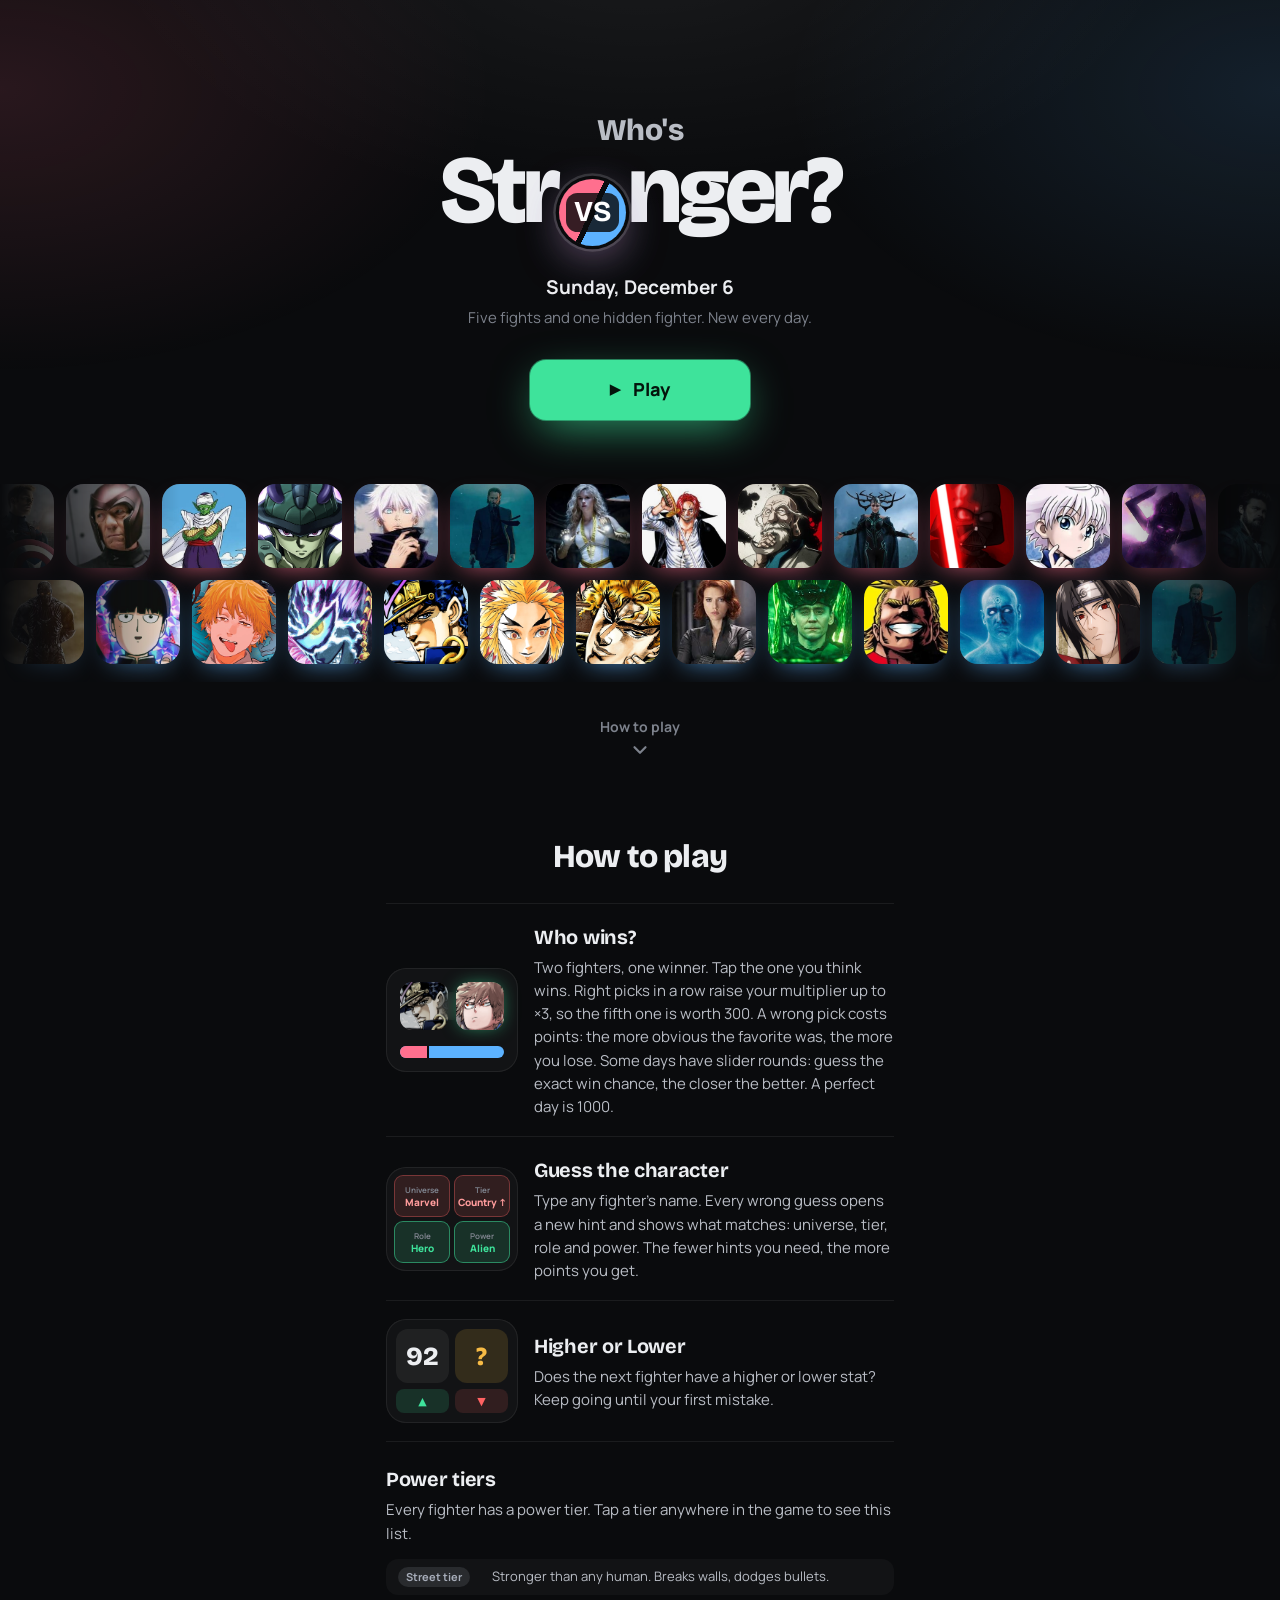
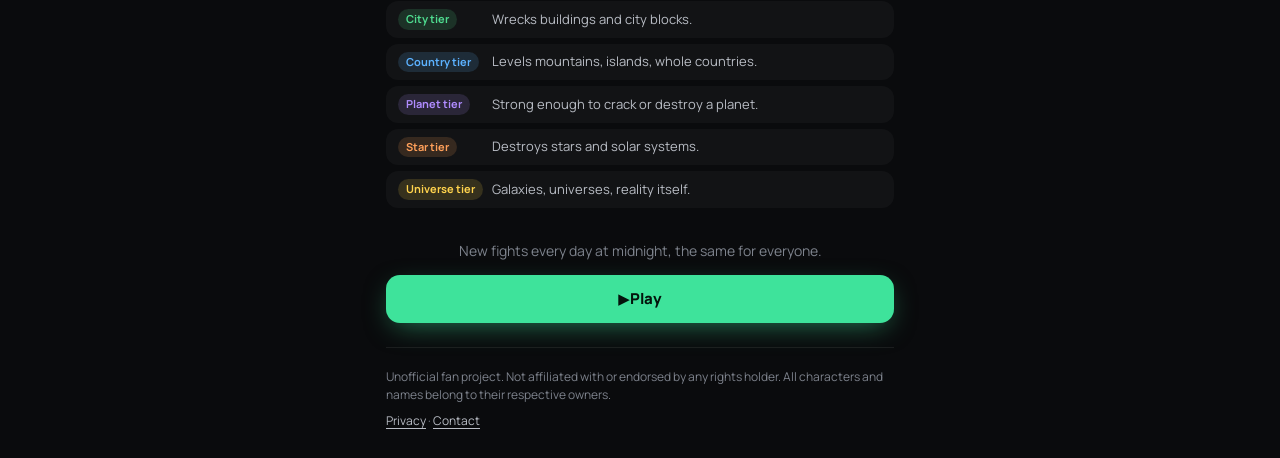
==== index.html @ a21e555b "Who's Stronger? — daily character fights game, ready for launch Static site (no build) for whoisstro" ====
<!doctype html>
<html lang="en">
<head>
  <meta charset="utf-8">
  <meta name="viewport" content="width=device-width, initial-scale=1, viewport-fit=cover">
  <title>Who's Stronger? Daily character fights</title>
  <meta name="description" content="A daily game: five fights between characters from anime, comics and movies. Pick who wins, guess the odds, share your score.">
  <meta name="theme-color" content="#0a0b0d">
  <link rel="canonical" href="https://whoisstrongest.com/">
  <link rel="icon" href="assets/icons/icon.svg" type="image/svg+xml">
  <link rel="icon" href="assets/icons/favicon-32.png" sizes="32x32" type="image/png">
  <link rel="apple-touch-icon" href="assets/icons/apple-touch-icon.png">
  <link rel="manifest" href="site.webmanifest">

  <!-- link preview in chats and social apps -->
  <meta property="og:type" content="website">
  <meta property="og:site_name" content="Who's Stronger?">
  <meta property="og:title" content="Who's Stronger? Daily character fights">
  <meta property="og:description" content="Five fights a day between anime, comic and movie characters. Pick who wins and share your score.">
  <meta property="og:url" content="https://whoisstrongest.com/">
  <meta property="og:image" content="https://whoisstrongest.com/assets/og.jpg">
  <meta property="og:image:width" content="1200">
  <meta property="og:image:height" content="630">
  <meta property="og:image:alt" content="Who's Stronger? Goku vs Superman">
  <meta name="twitter:card" content="summary_large_image">
  <meta name="twitter:title" content="Who's Stronger? Daily character fights">
  <meta name="twitter:description" content="Five fights a day between anime, comic and movie characters. Pick who wins and share your score.">
  <meta name="twitter:image" content="https://whoisstrongest.com/assets/og.jpg">
  <link rel="preconnect" href="https://fonts.googleapis.com">
  <link rel="preconnect" href="https://fonts.gstatic.com" crossorigin>
  <link href="https://fonts.googleapis.com/css2?family=Bricolage+Grotesque:opsz,wght@12..96,600..800&family=Manrope:wght@400;500;600;700;800&display=swap" rel="stylesheet">
  <link rel="stylesheet" href="css/style.css">
  <link rel="stylesheet" href="css/rich.css">
  <link rel="stylesheet" href="css/intro.css">
</head>
<body>
  <div class="stage">
    <aside class="rail" aria-hidden="true"><div class="ad-slot" data-t="ad"></div></aside>


    <div class="column">
      <header class="top">
        <a class="brand" href="#/" aria-label="Home">
          <span class="brand-mark" aria-hidden="true"></span>
          <span class="brand-name" id="brandName"></span>
        </a>
        <div class="top-tools">
          <a class="chip streak" href="#/stats" id="streakChip" aria-label="Streak"><span aria-hidden="true">🔥</span><b id="streakNum">0</b></a>
          <a class="icon-btn" href="#/archive" data-t-label="nav.archive">
            <svg viewBox="0 0 24 24" aria-hidden="true"><rect x="3.5" y="5" width="17" height="15.5" rx="3" fill="none" stroke="currentColor" stroke-width="2"/><path d="M3.5 10h17M8 3v4M16 3v4" stroke="currentColor" stroke-width="2" stroke-linecap="round"/></svg>
          </a>
          <a class="icon-btn" href="#/stats" data-t-label="nav.profile">
            <svg viewBox="0 0 24 24" aria-hidden="true"><circle cx="12" cy="8.5" r="4" fill="none" stroke="currentColor" stroke-width="2"/><path d="M4.5 20.5c1.2-3.8 4.1-5.5 7.5-5.5s6.3 1.7 7.5 5.5" fill="none" stroke="currentColor" stroke-width="2" stroke-linecap="round"/></svg>
          </a>
          <button class="icon-btn" id="soundBtn" type="button"></button>
        </div>
      </header>

      <main id="view"></main>

      <footer class="foot">
        <p data-t="footer"></p>
        <p class="foot-links"><a href="privacy.html">Privacy</a> · <a href="privacy.html#contact">Contact</a></p>
      </footer>
    </div>


    <aside class="rail" aria-hidden="true"><div class="ad-slot" data-t="ad"></div></aside>
  </div>

  <div class="toast" id="toast" role="status" aria-live="polite"></div>

  <script src="js/config.js"></script>
  <script src="js/data/characters.js"></script>
  <script src="js/data/schedule.js"></script>
  <script src="js/locales/en.js"></script>
  <script src="js/locales/en.characters.js"></script>
  <script src="js/locales/en.schedule.js"></script>
  <script src="js/engine.js"></script>
  <script src="js/store.js"></script>
  <script src="js/sound.js"></script>
  <script src="js/portraits.js"></script>
  <script src="js/api.js"></script>
  <script src="js/app.js"></script>
  <script src="js/celebrate.js"></script>
  <script src="js/battle.js"></script>
  <script src="js/history.js"></script>
  <script src="js/guess.js"></script>
  <script src="js/free.js"></script>
  <script src="js/hol.js"></script>
  <script src="js/intro.js"></script>
  <script>WIS.start();</script>
</body>
</html>
---- css/style.css ----
/* Who's Stronger? - styles
   Minimal dark tonal UI: deep black background, quiet translucent fills for
   inactive things, bright accent labels, a soft glow only on what is active.
   Rose = left fighter, sky = right fighter, mint = the action / correct. */

:root {
  --bg: #0a0b0d;
  --fill: rgba(255, 255, 255, 0.035);
  --fill-2: rgba(255, 255, 255, 0.06);
  --fill-3: rgba(255, 255, 255, 0.1);
  --line: rgba(255, 255, 255, 0.07);
  --line-2: rgba(255, 255, 255, 0.13);
  --ink: #eceef1;
  --ink-2: #b9bdc5;
  --mute: #7d828c;

  --accent: #3ee39b;
  --accent-ink: #04140c;
  --p1: #ff6f8e;
  --p2: #5cb2ff;
  --good: #3ee39b;
  --mid: #f7bb45;
  --bad: #ff6262;

  --r-lg: 20px;
  --r-md: 14px;
  --r-sm: 10px;

  --display: "Bricolage Grotesque", "Segoe UI", system-ui, sans-serif;
  --body: "Manrope", system-ui, -apple-system, "Segoe UI", Roboto, sans-serif;
}

* { box-sizing: border-box; }
html { -webkit-text-size-adjust: 100%; }
body {
  margin: 0;
  min-height: 100dvh;
  font-family: var(--body);
  font-size: 16px;
  line-height: 1.5;
  color: var(--ink);
  background: var(--bg);
  -webkit-tap-highlight-color: transparent;
  -webkit-font-smoothing: antialiased;
}
/* one soft light from above, like a spotlight on the ring */
body::before {
  content: "";
  position: fixed;
  inset: 0;
  pointer-events: none;
  background:
    radial-gradient(60% 45% at 50% -8%, rgba(255, 255, 255, 0.06), transparent 70%),
    radial-gradient(40% 35% at 20% 0%, rgba(255, 111, 142, 0.05), transparent 70%),
    radial-gradient(40% 35% at 80% 0%, rgba(92, 178, 255, 0.05), transparent 70%);
}
h1, h2, h3, p, ul, ol { margin: 0; padding: 0; }
ul, ol { list-style: none; }
a { color: inherit; text-decoration: none; }
button, input { font: inherit; color: inherit; }
button { cursor: pointer; }
:focus-visible { outline: 2px solid var(--accent); outline-offset: 3px; border-radius: 8px; }
[hidden] { display: none !important; }

/* ---------- layout ---------- */
.stage { position: relative; display: flex; justify-content: center; gap: 40px; min-height: 100dvh; }
.column { width: 100%; max-width: 480px; padding: 0 16px; display: flex; flex-direction: column; }
main { flex: 1; padding-bottom: 32px; }
.rail { display: none; }
@media (min-width: 1040px) {
  .rail { display: block; flex: none; width: 160px; padding-top: 88px; }
  .ad-slot {
    position: sticky; top: 88px; height: 600px;
    display: grid; place-items: center;
    border: 1px dashed var(--line-2); border-radius: var(--r-md);
    color: var(--mute); font-size: 12px;
  }
  .no-ads .rail { visibility: hidden; }
}

/* ---------- header / footer ---------- */
.top { display: flex; align-items: center; justify-content: space-between; height: 64px; }
.brand { display: flex; align-items: center; gap: 10px; font-family: var(--display); font-weight: 700; font-size: 16px; letter-spacing: -0.01em; transition: opacity 0.2s; }
.brand-mark {
  position: relative; width: 22px; height: 22px; flex: none;
  border-radius: 7px; overflow: hidden;
  background: linear-gradient(105deg, var(--p1) 0 47%, transparent 47% 53%, var(--p2) 53%);
}
body:has(.view-home) .brand-name { opacity: 0; }
.top-tools { display: flex; align-items: center; gap: 8px; }
.chip {
  display: inline-flex; align-items: center; gap: 6px;
  height: 38px; padding: 0 14px;
  background: var(--fill-2); border-radius: 99px;
  font-weight: 700; font-size: 14px;
}
.icon-btn {
  width: 38px; height: 38px; padding: 0;
  display: grid; place-items: center;
  background: var(--fill-2); border: 0; border-radius: 50%;
  color: var(--ink-2);
}
.icon-btn:hover { background: var(--fill-3); color: var(--ink); }
.icon-btn svg { width: 19px; height: 19px; }
.icon-btn.off { color: var(--mute); }

.foot { padding: 20px 0 28px; border-top: 1px solid var(--line); color: var(--mute); font-size: 12px; }
.foot-nav { display: flex; gap: 22px; margin-bottom: 10px; font-size: 14px; font-weight: 600; color: var(--ink-2); }
.foot-nav a { padding: 6px 0; }
.foot-nav a:hover { color: var(--ink); }

/* ---------- shared pieces ---------- */
.btn {
  display: inline-flex; align-items: center; justify-content: center;
  min-height: 48px; padding: 10px 24px;
  font-family: var(--body); font-weight: 800; font-size: 15px; line-height: 1.1;
  color: var(--accent-ink); background: var(--accent);
  border: 0; border-radius: var(--r-md);
  box-shadow: 0 8px 28px -8px rgba(62, 227, 155, 0.55);
  transition: transform 0.12s, box-shadow 0.2s, filter 0.2s;
}
.btn:hover, a:hover > .btn, a:hover .mode-body .btn { filter: brightness(1.08); box-shadow: 0 10px 34px -6px rgba(62, 227, 155, 0.65); }
.btn:active, a:active > .btn, a:active .mode-body .btn { transform: scale(0.97); }
.btn.alt {
  color: var(--accent); background: rgba(62, 227, 155, 0.12);
  box-shadow: none;
}
.btn.small { min-height: 38px; padding: 6px 16px; font-size: 13px; border-radius: var(--r-sm); }
.btn.wide { width: 100%; }

.page-title, .question { font-family: var(--display); font-weight: 700; line-height: 1.1; letter-spacing: -0.02em; }
.page-title { font-size: 32px; margin: 4px 0 6px; }
.question { font-size: 24px; text-align: center; margin: 4px 0 16px; }
.page-sub { color: var(--mute); margin-bottom: 18px; }
.crumb { color: var(--mute); font-weight: 600; font-size: 14px; margin-top: 6px; }
.sec-title { font-family: var(--display); font-weight: 700; font-size: 17px; margin: 28px 0 10px; letter-spacing: -0.01em; }
.text-link { display: inline-block; margin-top: 24px; font-weight: 700; color: var(--ink-2); text-decoration: underline; text-decoration-color: var(--line-2); text-underline-offset: 5px; }
.text-link:hover { color: var(--ink); }
.squares { letter-spacing: 1px; font-size: 13px; white-space: nowrap; }
.demo-tag {
  display: inline-block; padding: 1px 7px; border-radius: 99px;
  background: var(--fill-2); color: var(--mute);
  font-size: 10px; font-weight: 700; vertical-align: middle;
}

/* tonal tier chips: tinted fill, bright text */
.tier {
  --tc: #a7adb9;
  display: inline-block; padding: 2px 8px; border-radius: 99px;
  font-size: 11px; font-weight: 700; line-height: 1.5; white-space: nowrap;
  color: var(--tc); background: color-mix(in srgb, var(--tc) 15%, transparent);
}
.tier.t1 { --tc: #a7adb9; }
.tier.t2 { --tc: #4fdc8f; }
.tier.t3 { --tc: #5cb2ff; }
.tier.t4 { --tc: #b08cff; }
.tier.t5 { --tc: #ffa05a; }
.tier.t6 { --tc: #ffd34d; }

/* square portrait: the picture if the file exists, a drawn emblem otherwise */
.portrait {
  position: relative; display: block; width: 100%; aspect-ratio: 1;
  overflow: hidden; border-radius: var(--r-md);
  background:
    radial-gradient(circle at 50% 40%, color-mix(in srgb, var(--c1) 34%, transparent), transparent 75%),
    color-mix(in srgb, var(--c2) 14%, #121418);
  box-shadow: inset 0 0 0 1px var(--line);
}
.portrait svg {
  position: absolute; inset: 20%; z-index: 1; width: 60%; height: 60%;
  opacity: 0.88;
}
.portrait img {
  position: absolute; inset: 0; z-index: 2;
  width: 100%; height: 100%; object-fit: cover; opacity: 0;
}
.portrait img.ok { opacity: 1; }
.portrait:has(img.ok) svg { display: none; }

.vs {
  display: grid; place-items: center;
  width: 40px; height: 40px; border-radius: 50%;
  font-family: var(--display); font-weight: 800; font-size: 13px; letter-spacing: 0.02em;
  color: var(--ink);
  background: rgba(10, 11, 13, 0.72);
  -webkit-backdrop-filter: blur(8px); backdrop-filter: blur(8px);
  box-shadow: 0 0 0 1px var(--line-2), 0 6px 24px rgba(0, 0, 0, 0.5);
}

.toast {
  position: fixed; left: 50%; bottom: 28px; z-index: 50;
  transform: translate(-50%, 16px); opacity: 0; pointer-events: none;
  padding: 10px 18px; border-radius: 99px;
  background: #1b1d22; color: var(--ink); font-weight: 700; font-size: 14px;
  box-shadow: 0 0 0 1px var(--line-2), 0 12px 32px rgba(0, 0, 0, 0.5);
  transition: transform 0.2s, opacity 0.2s;
}
.toast.show { transform: translate(-50%, 0); opacity: 1; }

/* ---------- home ---------- */
.hero { padding: 8px 0 22px; }
.hero-title {
  font-family: var(--display); font-weight: 800;
  font-size: clamp(38px, 12vw, 52px); line-height: 0.98; letter-spacing: -0.035em;
  margin-bottom: 12px;
}
.hero-sub { color: var(--ink-2); font-size: 16px; }
.hero-meta {
  display: flex; justify-content: space-between; align-items: center;
  margin-top: 18px; padding: 10px 14px;
  border-radius: var(--r-md); background: var(--fill);
  font-size: 14px;
}
.hero-meta b { font-weight: 800; color: var(--accent); }
.hero-meta span { color: var(--mute); }
.hero-meta time, .next-day time { color: var(--ink); font-weight: 700; font-variant-numeric: tabular-nums; }

.mode {
  display: block; overflow: hidden;
  background: var(--fill); border-radius: var(--r-lg);
  box-shadow: inset 0 0 0 1px var(--line);
  margin-bottom: 14px;
  transition: background 0.2s, box-shadow 0.2s;
}
.mode:hover { background: var(--fill-2); box-shadow: inset 0 0 0 1px var(--line-2); }
.mode-art { position: relative; display: flex; height: 170px; background: #000; }
.mode-art .portrait { width: 56%; height: 100%; aspect-ratio: auto; border-radius: 0; box-shadow: none; flex: none; }
.mode-art .portrait svg { inset: auto; left: 50%; top: 50%; width: 84px; height: 84px; margin: -42px 0 0 -42px; }
.mode-art .p1 { clip-path: polygon(0 0, 100% 0, 82% 100%, 0 100%); }
.mode-art .p2 { clip-path: polygon(18% 0, 100% 0, 100% 100%, 0 100%); margin-left: -12%; }
.mode-art::after {
  content: ""; position: absolute; inset: 0; pointer-events: none;
  background: linear-gradient(180deg, transparent 55%, rgba(10, 11, 13, 0.55));
}
.mode-art .vs { position: absolute; left: 50%; top: 50%; z-index: 2; width: 46px; height: 46px; font-size: 15px; transform: translate(-50%, -50%); }
.mode-body { display: flex; align-items: center; justify-content: space-between; gap: 12px; padding: 16px 18px 18px; }
.mode-body h2 { font-family: var(--display); font-weight: 700; font-size: 21px; line-height: 1.15; letter-spacing: -0.015em; }
.mode-body p { color: var(--mute); font-size: 14px; margin-top: 3px; }
.mode-score { text-align: right; font-size: 14px; color: var(--mute); white-space: nowrap; }
.mode-score b { font-family: var(--display); font-weight: 800; font-size: 24px; color: var(--ink); margin-right: 1px; }
.mode-score .squares { display: block; }

.mode-guess { display: flex; align-items: stretch; }
.mode-guess .mode-art.small { width: 104px; height: auto; flex: none; }
.mode-guess .mode-art.small::after { display: none; }
.mode-guess .mode-art.small .portrait { width: 100%; }
.mode-guess .mode-art.small .portrait svg { width: 52px; height: 52px; margin: -26px 0 0 -26px; }
.mode-guess .mode-body { flex: 1; flex-wrap: wrap; padding: 16px; min-width: 0; }
.mode-guess .mode-body > div { flex: 1 1 100px; min-width: 0; }
.mode-guess .mode-score { display: flex; align-items: baseline; gap: 8px; }
.mode-guess .mode-score .squares { display: inline; }

.total-banner {
  display: grid; grid-template-columns: 1fr auto; align-items: center; gap: 2px 12px;
  padding: 16px 18px; border-radius: var(--r-lg);
  background: rgba(62, 227, 155, 0.08);
  box-shadow: inset 0 0 0 1px rgba(62, 227, 155, 0.22), 0 10px 40px -16px rgba(62, 227, 155, 0.35);
}
.total-banner > span:first-child { font-weight: 700; }
.total-banner b { grid-row: span 2; font-family: var(--display); font-weight: 800; font-size: 32px; color: var(--accent); }
.total-banner small { font-size: 14px; color: var(--mute); font-family: var(--body); font-weight: 600; }
.total-banner .link { font-size: 13px; color: var(--mute); }

/* ---------- battle ---------- */
.hud { display: flex; align-items: center; justify-content: space-between; margin: 6px 0 16px; }
.pips { display: flex; gap: 5px; }
.pip { width: 30px; height: 5px; border-radius: 99px; background: var(--fill-3); transition: background 0.3s, box-shadow 0.3s; }
.pip.now { background: var(--ink); box-shadow: 0 0 12px rgba(255, 255, 255, 0.45); }
.pip.good { background: var(--good); }
.pip.mid { background: var(--mid); }
.pip.bad { background: var(--bad); }
.pip.boss:not(.good):not(.mid):not(.bad):not(.now) { background: rgba(247, 187, 69, 0.35); }
.pip.boss.now { background: var(--mid); box-shadow: 0 0 14px rgba(247, 187, 69, 0.7); }
.hud-score { color: var(--mute); font-size: 14px; font-weight: 600; }
.hud-score b { font-family: var(--display); font-weight: 800; font-size: 20px; color: var(--ink); font-variant-numeric: tabular-nums; }
.is-boss .question { color: var(--mid); }

.arena { position: relative; display: grid; grid-template-columns: 1fr 1fr; gap: 10px; align-items: start; scroll-margin-top: 18px; }
.arena > .vs { position: absolute; left: 50%; top: 0; z-index: 3; margin-top: calc(25% - 2px); transform: translate(-50%, -50%); pointer-events: none; }
.fighter {
  position: relative; display: flex; flex-direction: column; gap: 6px;
  width: 100%; padding: 8px 8px 14px; text-align: left;
  background: var(--fill); border: 0; border-radius: var(--r-lg);
  box-shadow: inset 0 0 0 1px var(--line);
  transition: transform 0.15s, box-shadow 0.25s, background 0.25s, opacity 0.3s, filter 0.3s;
}
.fighter.left { --side: var(--p1); }
.fighter.right { --side: var(--p2); }
.fighter:not(:disabled):hover { background: var(--fill-2); box-shadow: inset 0 0 0 1px color-mix(in srgb, var(--side) 45%, transparent); }
.fighter:not(:disabled):active { transform: scale(0.97); }
.f-name { font-family: var(--display); font-weight: 700; font-size: 18px; line-height: 1.15; letter-spacing: -0.015em; margin: 6px 4px 0; overflow-wrap: anywhere; }
.f-meta { display: flex; flex-wrap: wrap; align-items: center; gap: 4px 6px; margin: 0 4px; font-size: 12px; font-weight: 600; color: var(--mute); }
.f-desc { margin: 2px 4px 0; font-size: 13px; line-height: 1.4; color: var(--ink-2); }
.f-flag {
  position: absolute; top: 0; left: 50%; z-index: 3;
  padding: 3px 11px; border-radius: 99px;
  background: #121418; color: var(--side);
  box-shadow: inset 0 0 0 1px color-mix(in srgb, var(--side) 55%, transparent);
  font-size: 11px; font-weight: 800; white-space: nowrap;
  opacity: 0; transform: translate(-50%, -30%);
  transition: opacity 0.25s, transform 0.25s;
}
.fighter:disabled { cursor: default; color: inherit; }
.fighter.picked {
  background: color-mix(in srgb, var(--side) 9%, transparent);
  box-shadow: inset 0 0 0 1px color-mix(in srgb, var(--side) 55%, transparent), 0 0 44px -10px color-mix(in srgb, var(--side) 70%, transparent);
}
.fighter.picked .f-flag { opacity: 1; transform: translate(-50%, -50%); }
.fighter.passed { opacity: 0.5; filter: saturate(0.4); }
.arena.revealed .f-desc { display: none; }

.battle.impact .arena { animation: shake 0.28s; }

.boss-banner {
  position: absolute; left: 50%; top: 25%; z-index: 5;
  padding: 10px 22px; border-radius: 99px;
  font-family: var(--display); font-weight: 800; font-size: 20px; white-space: nowrap;
  color: var(--mid); background: rgba(20, 16, 6, 0.85);
  -webkit-backdrop-filter: blur(10px); backdrop-filter: blur(10px);
  box-shadow: inset 0 0 0 1px rgba(247, 187, 69, 0.45), 0 0 60px -6px rgba(247, 187, 69, 0.55);
  transform: translate(-50%, -50%) scale(0.6); opacity: 0; pointer-events: none;
  animation: bossIn 1.6s cubic-bezier(0.2, 1, 0.3, 1) forwards;
}

/* reveal */
.reveal { margin-top: 18px; }
.reveal:empty { display: none; }
.reveal > * { animation: rise 0.4s both; }
.verdict { display: flex; align-items: baseline; justify-content: center; gap: 10px; margin-bottom: 14px; font-weight: 700; color: var(--ink-2); }
.verdict b { font-family: var(--display); font-weight: 800; font-size: 36px; line-height: 1; font-variant-numeric: tabular-nums; }
.verdict.good b { color: var(--good); text-shadow: 0 0 28px rgba(62, 227, 155, 0.45); }
.verdict.mid b { color: var(--mid); text-shadow: 0 0 28px rgba(247, 187, 69, 0.4); }
.verdict.bad b { color: var(--bad); text-shadow: 0 0 28px rgba(255, 98, 98, 0.4); }

.block { padding: 16px; margin-bottom: 12px; background: var(--fill); border-radius: var(--r-lg); box-shadow: inset 0 0 0 1px var(--line); }
.block-head { display: flex; flex-wrap: wrap; align-items: baseline; justify-content: space-between; gap: 2px 10px; margin-bottom: 12px; }
.block-head h2 { font-size: 13px; font-weight: 700; color: var(--mute); }
.block-head p { font-size: 14px; font-weight: 700; }
.block-head small { color: var(--mute); font-weight: 500; }

.clash { position: relative; height: 48px; overflow: hidden; border-radius: var(--r-md); background: var(--p2); }
.clash-l {
  position: absolute; inset: 0 auto 0 0; width: 50%;
  background: var(--p1); border-right: 3px solid var(--bg);
  transition: width 0.8s cubic-bezier(0.2, 1.4, 0.4, 1);
}
.clash-l i { display: none; }
.reveal.on .clash-l { width: clamp(20%, var(--p), 80%); }
.clash-num { position: absolute; top: 50%; transform: translateY(-50%); color: #0a0b0d; font-weight: 800; font-size: 14px; }
.clash-num b { font-family: var(--display); font-weight: 800; font-size: 22px; font-variant-numeric: tabular-nums; }
.clash-num.l { left: 14px; }
.clash-num.r { right: 14px; }

.stat-rows { margin-top: 16px; }
.stat-names { display: flex; justify-content: space-between; margin-bottom: 6px; font-size: 12px; font-weight: 800; }
.stat-names span:first-child { color: var(--p1); }
.stat-names span:last-child { color: var(--p2); }
.stat-row { display: grid; grid-template-columns: 28px 1fr 78px 1fr 28px; align-items: center; gap: 8px; padding: 5px 0; }
.sname { text-align: center; font-size: 12px; font-weight: 600; color: var(--mute); }
.sv { font-size: 13px; font-weight: 700; color: var(--mute); font-variant-numeric: tabular-nums; }
.sv:first-child { text-align: right; }
.sv.lead { color: var(--ink); }
.sbar { display: flex; height: 6px; border-radius: 99px; background: var(--fill-2); overflow: hidden; }
.sbar.l { justify-content: flex-end; }
.sbar i {
  width: 0; height: 100%; border-radius: 99px; opacity: 0.35;
  transition: width 0.6s cubic-bezier(0.2, 0.9, 0.3, 1);
  transition-delay: calc(var(--i) * 90ms + 450ms);
}
.sbar.l i { background: var(--p1); }
.sbar.r i { background: var(--p2); }
.sbar.lead i { opacity: 1; }
.reveal.on .sbar.lead.l i { box-shadow: 0 0 10px color-mix(in srgb, var(--p1) 60%, transparent); }
.reveal.on .sbar.lead.r i { box-shadow: 0 0 10px color-mix(in srgb, var(--p2) 60%, transparent); }
.reveal.on .sbar i { width: var(--w); }

.why { margin-top: 16px; padding: 12px 14px; border-radius: var(--r-md); background: var(--fill); font-size: 15px; color: var(--ink-2); }

.crowd-bar { position: relative; height: 30px; border-radius: var(--r-sm); overflow: hidden; background: color-mix(in srgb, var(--p2) 22%, transparent); }
.crowd-bar i { position: absolute; inset: 0 auto 0 0; width: var(--p); background: color-mix(in srgb, var(--p1) 26%, transparent); border-right: 2px solid var(--bg); transition: width 0.6s; }
.crowd-bar span { position: absolute; top: 50%; transform: translateY(-50%); font-size: 13px; font-weight: 800; }
.crowd-bar .l { left: 12px; color: var(--p1); }
.crowd-bar .r { right: 12px; color: var(--p2); }
.crowd .block-head { margin-bottom: 10px; }
.crowd .block-head:only-child, .crowd .block-head:has(+ [hidden]) { margin-bottom: 0; }

.receipts { margin-bottom: 12px; border-radius: var(--r-lg); background: var(--fill); box-shadow: inset 0 0 0 1px var(--line); }
.receipts summary { padding: 14px 16px; font-weight: 700; font-size: 14px; color: var(--ink-2); cursor: pointer; }
.receipts summary:hover { color: var(--ink); }
.feat-cols { display: grid; gap: 16px; padding: 0 16px 16px; }
.feat-col h3 { font-size: 14px; font-weight: 800; }
.feat-col.l h3 { color: var(--p1); }
.feat-col.r h3 { color: var(--p2); }
.feat-abilities { font-size: 13px; color: var(--mute); margin: 2px 0 6px; }
.feat-col li, .feat-list li { position: relative; padding-left: 14px; margin-top: 8px; font-size: 14px; color: var(--ink-2); }
.feat-col li::before, .feat-list li::before { content: ""; position: absolute; left: 0; top: 0.6em; width: 5px; height: 5px; border-radius: 50%; background: var(--mute); }
cite { display: block; font-style: normal; font-size: 12px; color: var(--mute); }

.agree { display: flex; flex-wrap: wrap; align-items: center; justify-content: center; gap: 8px; margin: 16px 0 6px; font-size: 14px; color: var(--mute); }
.agree > span { width: 100%; text-align: center; }
.ghost { min-height: 40px; padding: 6px 16px; background: var(--fill-2); border: 0; border-radius: 99px; font-weight: 700; font-size: 14px; color: var(--ink-2); transition: background 0.2s, color 0.2s; }
.ghost:hover { background: var(--fill-3); color: var(--ink); }

.next-bar { position: sticky; bottom: 0; z-index: 4; padding: 16px 0 18px; background: linear-gradient(180deg, transparent, var(--bg) 40%); }

/* ---------- guess ---------- */
.hints { display: grid; gap: 8px; margin-bottom: 16px; }
.hint { display: grid; grid-template-columns: 30px 1fr auto; align-items: center; gap: 12px; min-height: 56px; padding: 8px 14px; border-radius: var(--r-md); background: var(--fill-2); transition: box-shadow 0.3s, background 0.3s; }
.hint-n { display: grid; place-items: center; width: 28px; height: 28px; border-radius: 9px; background: var(--fill-2); font-weight: 800; font-size: 13px; color: var(--ink-2); }
.hint-body small { display: block; font-size: 12px; color: var(--mute); font-weight: 600; }
.hint-body p { font-weight: 700; }
.hint-pts { font-size: 13px; font-weight: 700; color: var(--mute); font-variant-numeric: tabular-nums; }
.hint.current { background: rgba(62, 227, 155, 0.08); box-shadow: inset 0 0 0 1px rgba(62, 227, 155, 0.35), 0 0 36px -12px rgba(62, 227, 155, 0.5); }
.hint.current .hint-n { background: var(--accent); color: var(--accent-ink); }
.hint.current .hint-pts { color: var(--accent); }
.hint.locked { background: var(--fill); color: var(--mute); min-height: 46px; }
.hint.locked .hint-n { color: var(--mute); background: transparent; }
.hint.locked .hint-body p { font-weight: 500; font-size: 14px; }
.hint.fresh { animation: pop 0.4s cubic-bezier(0.2, 1.4, 0.4, 1); }

.guess-box { position: relative; }
.guess-box input {
  width: 100%; height: 56px; padding: 0 18px;
  background: var(--fill); border: 0; border-radius: var(--r-md);
  box-shadow: inset 0 0 0 1px var(--line-2);
  font-size: 17px; font-weight: 600;
  transition: box-shadow 0.2s;
}
.guess-box input::placeholder { color: var(--mute); font-weight: 500; }
.guess-box input:focus { outline: 0; box-shadow: inset 0 0 0 1px rgba(62, 227, 155, 0.6), 0 0 0 4px rgba(62, 227, 155, 0.12); }
.suggest { margin-top: 8px; border-radius: var(--r-md); background: #15171b; box-shadow: inset 0 0 0 1px var(--line-2); overflow: hidden; }
.suggest button { display: grid; grid-template-columns: 40px 1fr auto; align-items: center; gap: 12px; width: 100%; padding: 8px 12px; background: transparent; border: 0; text-align: left; }
.suggest button .portrait { border-radius: 9px; }
.suggest button span:last-child { font-size: 12px; color: var(--mute); }
.suggest button.active, .suggest button:hover { background: var(--fill-2); }
.suggest .none { padding: 14px; color: var(--mute); font-size: 14px; }
.wrong-list { display: flex; flex-wrap: wrap; gap: 6px; margin-top: 12px; }
.wrong-list li { padding: 3px 10px; border-radius: 99px; background: rgba(255, 98, 98, 0.12); color: var(--bad); font-size: 13px; font-weight: 700; text-decoration: line-through; }

.guess.done .question { text-align: left; margin: 2px 0 16px; font-size: 30px; }
.guess.done.fresh .answer-hero .portrait { animation: pop 0.5s cubic-bezier(0.2, 1.4, 0.4, 1); }
.answer-hero { display: grid; grid-template-columns: 42% 1fr; gap: 16px; align-items: start; margin-bottom: 14px; }
.answer-hero .portrait { box-shadow: inset 0 0 0 1px rgba(62, 227, 155, 0.4), 0 0 44px -12px rgba(62, 227, 155, 0.6); }
.answer-info p { font-size: 14px; color: var(--ink-2); margin: 8px 0 10px; }
.guess-score b { display: block; font-family: var(--display); font-weight: 800; font-size: 32px; line-height: 1.1; }
.guess-score.good b { color: var(--good); }
.guess-score.bad b { color: var(--bad); }
.chips { display: flex; flex-wrap: wrap; gap: 6px; margin-bottom: 8px; }
.chips span { padding: 4px 11px; border-radius: 99px; background: var(--fill-2); font-size: 13px; font-weight: 600; color: var(--ink-2); }

/* ---------- day result ---------- */
.score-card { margin: 12px 0 14px; padding: 24px 16px; text-align: center; border-radius: var(--r-lg); background: var(--fill); box-shadow: inset 0 0 0 1px var(--line); }
.score-card.complete { background: rgba(62, 227, 155, 0.06); box-shadow: inset 0 0 0 1px rgba(62, 227, 155, 0.22), 0 18px 60px -24px rgba(62, 227, 155, 0.45); }
.big-score b { font-family: var(--display); font-weight: 800; font-size: 68px; line-height: 1; letter-spacing: -0.03em; color: var(--ink); font-variant-numeric: tabular-nums; }
.score-card.complete .big-score b { color: var(--accent); text-shadow: 0 0 40px rgba(62, 227, 155, 0.35); }
.big-score span { margin-left: 10px; color: var(--mute); font-weight: 700; font-size: 18px; }
.better { margin-top: 14px; font-weight: 600; color: var(--ink-2); }
.better b { color: var(--accent); }
.res-rows { display: grid; gap: 8px; margin-bottom: 16px; }
.res-row { display: grid; grid-template-columns: 24px 1fr auto auto; align-items: center; gap: 10px; min-height: 58px; padding: 8px 14px; border-radius: var(--r-md); background: var(--fill); box-shadow: inset 0 0 0 1px var(--line); }
.res-icon { font-size: 15px; opacity: 0.8; }
.res-name { font-weight: 700; font-size: 14px; line-height: 1.2; }
.res-score { font-size: 13px; color: var(--mute); min-width: 62px; text-align: right; }
.res-score b { font-family: var(--display); font-weight: 800; font-size: 18px; color: var(--ink); }
.res-row .btn { grid-column: span 2; }
.next-day { margin-top: 14px; text-align: center; color: var(--mute); font-size: 14px; }
.recap { display: grid; gap: 6px; }
.recap li { position: relative; display: flex; justify-content: space-between; align-items: center; gap: 10px; padding: 11px 14px 11px 18px; border-radius: var(--r-sm); background: var(--fill); font-size: 14px; overflow: hidden; }
.recap li::before { content: ""; position: absolute; left: 0; top: 0; bottom: 0; width: 3px; background: var(--line-2); }
.recap li.good::before { background: var(--good); }
.recap li.mid::before { background: var(--mid); }
.recap li.bad::before { background: var(--bad); }
.recap b { font-weight: 600; color: var(--mute); }
.recap b.me { font-weight: 800; color: var(--ink); }
.recap i { font-style: normal; color: var(--mute); font-size: 12px; }
.recap-pts { font-weight: 800; font-variant-numeric: tabular-nums; }
.recap li.good .recap-pts { color: var(--good); }
.recap li.mid .recap-pts { color: var(--mid); }
.recap li.bad .recap-pts { color: var(--bad); }
.answer-card { display: grid; grid-template-columns: 72px 1fr; gap: 14px; align-items: center; padding: 10px; border-radius: var(--r-md); background: var(--fill); box-shadow: inset 0 0 0 1px var(--line); }
.answer-card b { display: block; font-family: var(--display); font-weight: 700; font-size: 18px; }
.answer-card div > span:not(.tier) { display: block; font-size: 13px; color: var(--mute); margin-bottom: 4px; }

/* ---------- archive ---------- */
.arch-list { display: grid; gap: 6px; }
.arch-row { display: grid; grid-template-columns: 46px 1fr auto auto; align-items: center; gap: 10px; min-height: 52px; padding: 6px 14px; border-radius: var(--r-md); background: var(--fill); transition: background 0.2s; }
.arch-row:hover { background: var(--fill-2); }
.arch-day { font-weight: 800; font-size: 14px; color: var(--mute); }
.arch-row.done .arch-day { color: var(--accent); }
.arch-date { font-weight: 600; font-size: 14px; }
.arch-new { grid-column: span 2; font-size: 13px; color: var(--mute); }
.arch-score { font-family: var(--display); font-weight: 800; min-width: 36px; text-align: right; }

/* ---------- stats ---------- */
.tiles { display: grid; grid-template-columns: 1fr 1fr; gap: 8px; }
.tile { padding: 16px; border-radius: var(--r-md); background: var(--fill); box-shadow: inset 0 0 0 1px var(--line); }
.tile b { display: block; font-family: var(--display); font-weight: 800; font-size: 34px; line-height: 1.1; }
.tile span { font-size: 13px; color: var(--mute); }
.dist { display: grid; gap: 7px; margin-bottom: 24px; }
.dist-row { display: grid; grid-template-columns: 18px 1fr 22px; align-items: center; gap: 10px; font-size: 13px; font-weight: 700; color: var(--ink-2); }
.dist-bar { height: 14px; border-radius: 99px; background: var(--fill); overflow: hidden; }
.dist-bar i { display: block; height: 100%; background: var(--accent); border-radius: 99px; box-shadow: 0 0 12px rgba(62, 227, 155, 0.5); }
.dist-row:last-child .dist-bar i { background: var(--bad); box-shadow: none; }
.dist-row b { text-align: right; }

/* ---------- motion ---------- */
@keyframes shake {
  25% { transform: translateX(-4px); }
  55% { transform: translateX(4px); }
  80% { transform: translateX(-2px); }
}
@keyframes rise { from { opacity: 0; transform: translateY(8px); } }
@keyframes pop { from { transform: scale(0.94); opacity: 0; } }
@keyframes bossIn {
  0% { transform: translate(-50%, -50%) scale(0.6); opacity: 0; }
  16%, 70% { transform: translate(-50%, -50%) scale(1); opacity: 1; }
  100% { transform: translate(-50%, -50%) scale(1.04); opacity: 0; visibility: hidden; }
}

@media (prefers-reduced-motion: reduce) {
  *, *::before, *::after { animation-duration: 0.001ms !important; animation-delay: 0s !important; transition-duration: 0.001ms !important; transition-delay: 0s !important; }
}
.foot-links { margin-top: 8px; }
.foot-links a { color: var(--ink-2); text-decoration: underline; text-underline-offset: 3px; }
---- css/rich.css ----
/* =====================================================================
   Shared helpers for both looks
   ===================================================================== */
.f-pic { position: relative; display: block; }
body:not(.look-rich) .rich-only { display: none !important; }
.wrong-list .portrait { display: none; }

/* =====================================================================
   The chosen look ("rich"), layered on top of style.css: more colour and
   clear win / lose feedback. The body always has the class .look-rich.
   Green = wins by the stats, red = loses, amber = close / partial.
   ===================================================================== */
.look-rich {
  --good-a: rgba(62, 227, 155, 0.14);
  --bad-a: rgba(255, 98, 98, 0.13);
  --mid-a: rgba(247, 187, 69, 0.14);
}
.look-rich::before {
  background:
    radial-gradient(60% 45% at 50% -8%, rgba(255, 255, 255, 0.07), transparent 70%),
    radial-gradient(55% 45% at 0% 10%, rgba(255, 111, 142, 0.13), transparent 70%),
    radial-gradient(55% 45% at 100% 10%, rgba(92, 178, 255, 0.13), transparent 70%);
}

/* screen-edge glow after a pick or a guess */
.edge-flash {
  position: fixed; inset: 0; z-index: 60; pointer-events: none;
  animation: edge 0.95s ease-out forwards;
}
.edge-flash.good { box-shadow: inset 0 0 90px 10px rgba(62, 227, 155, 0.55); }
.edge-flash.mid { box-shadow: inset 0 0 90px 10px rgba(247, 187, 69, 0.5); }
.edge-flash.bad { box-shadow: inset 0 0 90px 10px rgba(255, 98, 98, 0.6); }

/* home */
.look-rich .hero-title {
  background: linear-gradient(100deg, #fff 30%, color-mix(in srgb, var(--p1) 70%, #fff) 62%, color-mix(in srgb, var(--p2) 70%, #fff) 92%);
  -webkit-background-clip: text; background-clip: text; color: transparent;
}
.look-rich .mode-battle { box-shadow: inset 0 0 0 1px var(--line), -20px 24px 50px -34px rgba(255, 111, 142, 0.6), 20px 24px 50px -34px rgba(92, 178, 255, 0.6); }
.look-rich .mode-art .p1::after, .look-rich .mode-art .p2::after { content: ""; position: absolute; inset: 0; z-index: 3; }
.look-rich .mode-art .p1::after { background: linear-gradient(90deg, transparent 50%, rgba(255, 111, 142, 0.4)); }
.look-rich .mode-art .p2::after { background: linear-gradient(270deg, transparent 50%, rgba(92, 178, 255, 0.4)); }
.look-rich .mode-art .vs { box-shadow: 0 0 0 1px var(--line-2), 0 0 30px rgba(255, 255, 255, 0.25); }

/* battle: fighters wear their side colour before the pick */
.look-rich .fighter { box-shadow: inset 0 0 0 1px color-mix(in srgb, var(--side) 24%, transparent); }
.look-rich .fighter .portrait { box-shadow: inset 0 0 0 1px var(--line), 0 12px 30px -14px color-mix(in srgb, var(--side) 85%, transparent); }
.look-rich .arena > .vs { box-shadow: 0 0 0 1px var(--line-2), 0 0 28px rgba(255, 255, 255, 0.2); }

/* after the pick */
.look-rich .fighter.passed { opacity: 1; filter: none; }
.look-rich .fighter.win {
  background: var(--good-a);
  box-shadow: inset 0 0 0 2px rgba(62, 227, 155, 0.75), 0 0 50px -8px rgba(62, 227, 155, 0.6);
}
.look-rich .fighter.lose { background: var(--bad-a); box-shadow: inset 0 0 0 2px rgba(255, 98, 98, 0.6); }
.look-rich .fighter.lose .portrait { filter: grayscale(0.85) brightness(0.7); }
.look-rich .fighter.lose .f-name { color: var(--ink-2); }
.look-rich .fighter.lose:not(.picked) { opacity: 0.8; }
.look-rich .fighter.even { background: var(--mid-a); box-shadow: inset 0 0 0 2px rgba(247, 187, 69, 0.6); }
.look-rich .fighter.picked .f-flag { background: #121418; }
.look-rich .fighter.picked.win .f-flag { color: var(--good); box-shadow: inset 0 0 0 1px rgba(62, 227, 155, 0.7); }
.look-rich .fighter.picked.lose .f-flag { color: var(--bad); box-shadow: inset 0 0 0 1px rgba(255, 98, 98, 0.7); }
.look-rich .fighter.picked.even .f-flag { color: var(--mid); box-shadow: inset 0 0 0 1px rgba(247, 187, 69, 0.7); }
.look-rich .fighter.picked.lose { animation: wrongShake 0.4s 0.15s; }

.f-mark {
  position: absolute; top: 8px; right: 8px; z-index: 4;
  display: grid; place-items: center; width: 30px; height: 30px; border-radius: 50%;
  font-size: 16px; font-weight: 800; color: #0a0b0d;
  transform: scale(0); opacity: 0;
}
.f-pct {
  position: absolute; left: 8px; bottom: 8px; z-index: 4;
  padding: 2px 10px; border-radius: 99px;
  background: rgba(10, 11, 13, 0.8);
  -webkit-backdrop-filter: blur(8px); backdrop-filter: blur(8px);
  font-weight: 800; font-size: 13px;
  transform: translateY(6px); opacity: 0;
}
.f-pct b { font-family: var(--display); font-size: 20px; }
.revealed .f-mark { animation: markIn 0.45s 0.25s cubic-bezier(0.2, 1.6, 0.4, 1) forwards; }
.revealed .f-pct { animation: pctIn 0.4s 0.35s ease-out forwards; }
.win .f-mark { background: var(--good); box-shadow: 0 0 18px rgba(62, 227, 155, 0.8); }
.lose .f-mark { background: var(--bad); box-shadow: 0 0 18px rgba(255, 98, 98, 0.7); }
.even .f-mark { background: var(--mid); }
.win .f-pct { color: var(--good); }
.lose .f-pct { color: var(--bad); }
.even .f-pct { color: var(--mid); }

.f-float {
  position: absolute; left: 50%; top: 42%; z-index: 5;
  font-family: var(--display); font-weight: 800; font-size: 36px; line-height: 1;
  transform: translate(-50%, 0); pointer-events: none; opacity: 0;
  animation: floatUp 1.2s ease-out forwards;
}
.f-float.good { color: var(--good); text-shadow: 0 0 20px rgba(62, 227, 155, 0.9), 0 2px 0 #000; }
.f-float.mid { color: var(--mid); text-shadow: 0 0 20px rgba(247, 187, 69, 0.9), 0 2px 0 #000; }
.f-float.bad { color: var(--bad); text-shadow: 0 0 20px rgba(255, 98, 98, 0.9), 0 2px 0 #000; }

/* verdict becomes a coloured strip */
.look-rich .verdict {
  flex-wrap: wrap; align-items: center; justify-content: flex-start; gap: 6px 12px;
  padding: 12px 14px; border-radius: var(--r-lg);
}
.look-rich .verdict.good { background: var(--good-a); box-shadow: inset 0 0 0 1px rgba(62, 227, 155, 0.35); }
.look-rich .verdict.mid { background: var(--mid-a); box-shadow: inset 0 0 0 1px rgba(247, 187, 69, 0.35); }
.look-rich .verdict.bad { background: var(--bad-a); box-shadow: inset 0 0 0 1px rgba(255, 98, 98, 0.35); }
.v-icon {
  display: grid; place-items: center; width: 34px; height: 34px; border-radius: 50%;
  font-style: normal; font-weight: 800; font-size: 18px; color: #0a0b0d;
}
.good .v-icon { background: var(--good); box-shadow: 0 0 20px rgba(62, 227, 155, 0.7); }
.mid .v-icon { background: var(--mid); box-shadow: 0 0 20px rgba(247, 187, 69, 0.6); }
.bad .v-icon { background: var(--bad); box-shadow: 0 0 20px rgba(255, 98, 98, 0.6); }
.look-rich .verdict .v-text { color: var(--ink); }
.combo {
  margin-left: auto; padding: 4px 10px; border-radius: 99px;
  background: var(--mid-a); color: var(--mid); font-size: 13px; font-weight: 800;
  animation: pop 0.4s 0.6s cubic-bezier(0.2, 1.6, 0.4, 1) both;
}

/* stats */
.look-rich .clash {
  background: linear-gradient(90deg, #4aa6ff, #7cc4ff);
  box-shadow: -12px 0 30px -10px rgba(255, 111, 142, 0.6), 12px 0 30px -10px rgba(92, 178, 255, 0.6);
}
.look-rich .clash-l { background: linear-gradient(90deg, #ff8aa3, #ff5f82); }
.look-rich .sbar { height: 8px; }
.look-rich .sbar.lead.l i { background: linear-gradient(270deg, #ff9ab0, var(--p1)); }
.look-rich .sbar.lead.r i { background: linear-gradient(90deg, #9ad5ff, var(--p2)); }
.look-rich .sv.lead:first-child { color: var(--p1); }
.look-rich .sv.lead:last-child { color: var(--p2); }
/* temporary switch to compare sound packs (only on your computer) */
.pack-switch {
  position: fixed; left: 12px; bottom: 12px; z-index: 70;
  display: flex; align-items: center; gap: 4px; padding: 4px;
  border-radius: 99px; background: rgba(20, 22, 26, 0.92);
  -webkit-backdrop-filter: blur(10px); backdrop-filter: blur(10px);
  box-shadow: inset 0 0 0 1px var(--line-2), 0 10px 30px rgba(0, 0, 0, 0.5);
  font-size: 12px; font-weight: 700;
}
.pack-switch > span { padding: 0 6px 0 8px; color: var(--mute); }
.pack-switch button { padding: 6px 10px; border: 0; border-radius: 99px; background: transparent; color: var(--ink-2); font-weight: 700; font-size: 12px; }
.pack-switch button.on { background: var(--accent); color: var(--accent-ink); }

/* fight history */
.recap-hint { margin: -4px 0 10px; font-size: 13px; color: var(--mute); }
.recap li { padding: 0; }
.recap li > a { display: flex; align-items: center; gap: 10px; width: 100%; padding: 11px 12px 11px 18px; }
.recap li > a .recap-pair { flex: 1; min-width: 0; }
.recap li > a:hover { background: var(--fill-2); }
.recap-go { font-size: 20px; line-height: 1; color: var(--mute); }
.hist-back { display: inline-block; margin: 4px 0 10px; font-weight: 700; color: var(--ink-2); }
.hist-back:hover { color: var(--ink); }
.hist-top { display: grid; grid-template-columns: 48px 1fr 48px; align-items: center; gap: 10px; margin-bottom: 16px; }
.hist-arrow {
  display: grid; place-items: center; width: 48px; height: 48px; border-radius: 14px;
  font-size: 28px; line-height: 1; font-weight: 700; color: var(--ink);
  background: var(--fill-2); box-shadow: inset 0 0 0 1px var(--line-2); transition: background 0.15s;
}
.hist-arrow:hover { background: var(--fill-3); }
.hist-arrow:active { transform: scale(0.95); }
.hist-arrow.off { opacity: 0.25; }
.hist-count { display: flex; flex-wrap: wrap; justify-content: center; align-items: center; gap: 6px; text-align: center; }
.hist-count b { font-family: var(--display); font-size: 18px; width: 100%; }
.hist-count i { font-style: normal; font-weight: 700; }
.hist-dots { display: flex; justify-content: center; gap: 6px; width: 100%; margin-top: 2px; }
.hd { width: 22px; height: 6px; border-radius: 99px; background: var(--fill-3); }
.hd.good, .hd.exact { background: var(--good); }
.hd.mid { background: var(--mid); }
.hd.bad { background: var(--bad); }
.hd.cur { box-shadow: 0 0 0 2px var(--bg), 0 0 0 4px var(--ink); }
.hist-boss, .hist-slider { padding: 1px 8px; border-radius: 99px; font-size: 11px; }
.review-btn {
  display: flex; align-items: center; justify-content: center; gap: 10px; width: 100%;
  margin-top: 18px; min-height: 52px; padding: 12px 18px; border-radius: var(--r-md);
  font-family: var(--display); font-weight: 700; font-size: 17px; color: #0a0b0d;
  background: linear-gradient(100deg, var(--p1), var(--mid) 50%, var(--p2));
  box-shadow: 0 10px 30px -10px rgba(255, 111, 142, 0.7), 0 10px 30px -10px rgba(92, 178, 255, 0.7);
  transition: transform 0.12s, filter 0.2s;
}
.review-btn:hover { filter: brightness(1.08); }
.review-btn:active { transform: scale(0.98); }
.review-btn .rb-arrow { margin-left: auto; font-size: 22px; line-height: 1; }
.review-btn .rb-icon { font-size: 18px; }
.hist-boss { color: var(--mid); background: var(--mid-a); }
.hist-slider { color: var(--p2); background: color-mix(in srgb, var(--p2) 15%, transparent); }
.history .fighter { cursor: default; }
.history .reveal { margin-top: 18px; }
.history .reveal > * { animation: none; }
.hist-nav { display: flex; justify-content: space-between; align-items: center; gap: 10px; margin: 18px 0 8px; }
.hist-nav .ghost { display: inline-flex; align-items: center; }

.raw-note { margin: -4px 0 12px; font-size: 13px; color: var(--mute); }
.raw-note.flip { padding: 8px 12px; border-radius: var(--r-sm); color: var(--mid); background: var(--mid-a); box-shadow: inset 0 0 0 1px rgba(247, 187, 69, 0.3); font-weight: 700; }

/* matchup card: key factors, how the fight goes, the underdog's way to win */
.factors { display: flex; flex-wrap: wrap; gap: 6px; margin: -2px 0 12px; }
.factors span {
  padding: 4px 11px; border-radius: 99px;
  background: var(--fill-2); box-shadow: inset 0 0 0 1px var(--line-2);
  font-size: 12px; font-weight: 700; color: var(--ink);
}
.beats { position: relative; display: grid; gap: 14px; margin-top: 18px; padding-left: 22px; }
.beats::before { content: ""; position: absolute; left: 5px; top: 8px; bottom: 8px; width: 2px; border-radius: 2px; background: linear-gradient(180deg, var(--line-2), var(--good)); }
.beats li { position: relative; }
.beats li::before {
  content: ""; position: absolute; left: -22px; top: 5px; width: 12px; height: 12px; border-radius: 50%;
  background: var(--bg); box-shadow: inset 0 0 0 2px var(--line-2);
}
.beats li.end::before { background: var(--good); box-shadow: 0 0 12px rgba(62, 227, 155, 0.7); }
.beats b { display: block; font-size: 12px; font-weight: 700; color: var(--mute); }
.beats li.end b { color: var(--good); }
.beats p { font-size: 15px; line-height: 1.5; color: var(--ink); }
.underdog {
  margin-top: 16px; padding: 12px 14px; border-radius: var(--r-md);
  background: var(--mid-a, rgba(247, 187, 69, 0.14)); box-shadow: inset 0 0 0 1px rgba(247, 187, 69, 0.3);
}
.underdog b { display: block; font-size: 12px; font-weight: 800; color: var(--mid); margin-bottom: 2px; }
.underdog p { font-size: 14px; color: var(--ink-2); }

.lead-line { margin-top: 10px; text-align: center; font-size: 13px; font-weight: 700; color: var(--ink-2); }
.look-rich .why { background: rgba(255, 255, 255, 0.05); border-left: 3px solid var(--accent); border-radius: 4px var(--r-md) var(--r-md) 4px; color: var(--ink); }
.look-rich .crowd-bar { background: rgba(92, 178, 255, 0.35); }
.look-rich .crowd-bar i { background: rgba(255, 111, 142, 0.5); }
.look-rich .crowd-bar .l, .look-rich .crowd-bar .r { color: #fff; }

.look-rich .pip { height: 6px; }
.look-rich .pip.good { box-shadow: 0 0 10px rgba(62, 227, 155, 0.7); }
.look-rich .pip.mid { box-shadow: 0 0 10px rgba(247, 187, 69, 0.6); }
.look-rich .pip.bad { box-shadow: 0 0 10px rgba(255, 98, 98, 0.6); }

/* guess */
.look-rich .hint.open:not(.current) { background: rgba(255, 255, 255, 0.05); }
.look-rich .hint.open:not(.current) .hint-n { background: rgba(255, 98, 98, 0.16); color: var(--bad); }
.look-rich .hint.current { background: var(--good-a); box-shadow: inset 0 0 0 1px rgba(62, 227, 155, 0.55), 0 0 40px -10px rgba(62, 227, 155, 0.6); }
.look-rich .wrong-list { gap: 8px; }
.look-rich .wrong-list li {
  display: inline-flex; align-items: center; gap: 7px; padding: 3px 10px 3px 3px;
  background: var(--bad-a); box-shadow: inset 0 0 0 1px rgba(255, 98, 98, 0.35);
  text-decoration: none;
}
.look-rich .wrong-list .portrait { display: block; width: 24px; border-radius: 50%; filter: grayscale(0.8); }
.look-rich .wrong-list li span { text-decoration: line-through; }
.look-rich .guess-box.shake { animation: wrongShake 0.4s; }
.look-rich .guess-box.shake input { box-shadow: inset 0 0 0 1px rgba(255, 98, 98, 0.8), 0 0 0 4px rgba(255, 98, 98, 0.15); }
.look-rich .guess.done.fresh .answer-hero .portrait { animation: pop 0.5s cubic-bezier(0.2, 1.4, 0.4, 1), glowPulse 1.6s 0.4s ease-out; }
.look-rich .guess-score.good b { text-shadow: 0 0 26px rgba(62, 227, 155, 0.6); }

/* guess: comparison after each wrong guess */
.cmp-list { display: grid; gap: 8px; }
.cmp-list li { padding: 10px; border-radius: var(--r-md); background: var(--fill); box-shadow: inset 0 0 0 1px var(--line); }
.cmp-list li.fresh { animation: pop 0.4s cubic-bezier(0.2, 1.4, 0.4, 1); }
.cmp-who { display: flex; align-items: center; gap: 8px; margin-bottom: 8px; }
.cmp-who .portrait { width: 26px; border-radius: 7px; flex: none; }
.cmp-who b { font-weight: 800; font-size: 14px; }
.cmp-tiles { display: grid; grid-template-columns: repeat(4, 1fr); gap: 4px; }
.cmp {
  display: flex; flex-direction: column; justify-content: center; gap: 1px;
  min-height: 46px; padding: 5px 4px; border-radius: 9px; text-align: center; min-width: 0;
}
.cmp small { font-size: 9px; font-weight: 700; color: var(--mute); }
.cmp b { font-size: 11px; font-weight: 800; line-height: 1.15; overflow-wrap: anywhere; }
.cmp.ok { background: var(--good-a); box-shadow: inset 0 0 0 1px rgba(62, 227, 155, 0.5); }
.cmp.ok b { color: var(--good); }
.cmp.no { background: var(--bad-a); box-shadow: inset 0 0 0 1px rgba(255, 98, 98, 0.35); }
.cmp.no b { color: #ff9c9c; }
.cmp-list li.fresh .cmp { animation: flipIn 0.45s both; }
.cmp-list li.fresh .cmp:nth-child(2) { animation-delay: 0.08s; }
.cmp-list li.fresh .cmp:nth-child(3) { animation-delay: 0.16s; }
.cmp-list li.fresh .cmp:nth-child(4) { animation-delay: 0.24s; }
.cmp-list li.fresh .cmp:nth-child(5) { animation-delay: 0.32s; }
.guess > .diff { display: flex; width: max-content; margin: -6px auto 10px; }
.diff {
  --dc: var(--mid);
  display: inline-flex; align-items: center; gap: 3px; padding: 3px 10px 3px 8px; border-radius: 99px;
  font-size: 12px; font-weight: 800; color: var(--dc); background: color-mix(in srgb, var(--dc) 14%, transparent);
  box-shadow: inset 0 0 0 1px color-mix(in srgb, var(--dc) 40%, transparent); vertical-align: middle;
}
.diff.easy { --dc: var(--good); }
.diff.hard { --dc: var(--bad); }
.diff i { width: 4px; height: 10px; border-radius: 2px; background: color-mix(in srgb, var(--dc) 30%, transparent); }
.diff i:nth-child(2) { height: 12px; }
.diff i:nth-child(3) { height: 14px; margin-right: 4px; }
.diff i.on { background: var(--dc); }
.sr { position: absolute; width: 1px; height: 1px; overflow: hidden; clip: rect(0 0 0 0); white-space: nowrap; }
.hint-emoji .hint-body p { font-size: 22px; letter-spacing: 3px; line-height: 1.2; }
@keyframes flipIn { from { transform: rotateX(90deg); opacity: 0; } }

/* tier chips open an explanation */
.tier[data-tier] { cursor: help; }
.tier-tip { margin: -8px 0 14px; text-align: center; font-size: 12px; font-weight: 600; color: var(--mute); }
.tier-sheet {
  position: fixed; inset: 0; z-index: 80; display: flex; align-items: flex-end; justify-content: center;
  background: rgba(5, 6, 8, 0.6); -webkit-backdrop-filter: blur(4px); backdrop-filter: blur(4px);
  animation: edge 0.01s;
}
.ts-panel {
  width: 100%; max-width: 480px; margin: 0 8px 8px; padding: 18px 16px 16px;
  border-radius: 22px; background: #15171b; box-shadow: inset 0 0 0 1px var(--line-2), 0 -20px 60px rgba(0, 0, 0, 0.5);
  animation: sheetUp 0.28s cubic-bezier(0.2, 1, 0.3, 1);
}
.ts-panel h3 { font-family: var(--display); font-weight: 700; font-size: 20px; margin-bottom: 12px; }
.ts-list { display: grid; gap: 6px; margin-bottom: 14px; }
.ts-list li { display: grid; grid-template-columns: 26px 1fr; gap: 10px; align-items: center; padding: 8px 10px; border-radius: 12px; background: var(--fill); }
.ts-list li .n { font-weight: 800; font-size: 13px; color: var(--mute); text-align: center; }
.ts-list li .tier { cursor: default; }
.ts-list li p { margin-top: 2px; font-size: 13px; color: var(--ink-2); }
.ts-list li.cur { background: var(--fill-2); box-shadow: inset 0 0 0 1px var(--line-2); }
.ts-list li.cur .n { color: var(--ink); }
@keyframes sheetUp { from { transform: translateY(40px); opacity: 0; } }

/* free play */
.free-art { display: grid; place-items: center; background: radial-gradient(circle at 30% 30%, rgba(255, 111, 142, 0.35), transparent 60%), radial-gradient(circle at 70% 70%, rgba(92, 178, 255, 0.35), transparent 60%), #121418; }
.free-art span { font-family: var(--display); font-weight: 800; font-size: 44px; color: var(--ink); }
.fmode { display: grid; grid-template-columns: 1fr 1fr; gap: 8px; margin-bottom: 18px; }
.fmode button {
  display: flex; flex-direction: column; gap: 3px; padding: 12px; text-align: left;
  border: 0; border-radius: var(--r-md); background: var(--fill); box-shadow: inset 0 0 0 1px var(--line);
  transition: background 0.2s, box-shadow 0.2s;
}
.fmode button b { font-size: 14px; font-weight: 800; }
.fmode button span { font-size: 12px; line-height: 1.35; color: var(--mute); }
.fmode button.on { background: var(--good-a); box-shadow: inset 0 0 0 1px rgba(62, 227, 155, 0.6), 0 0 30px -12px rgba(62, 227, 155, 0.6); }
.fmode button.on b { color: var(--good); }
.fbar { display: flex; justify-content: space-between; align-items: center; margin-bottom: 10px; font-size: 14px; font-weight: 700; }
.fbar-actions { display: flex; gap: 14px; }
.link-btn { padding: 4px 0; border: 0; background: none; font-size: 13px; font-weight: 700; color: var(--ink-2); text-decoration: underline; text-decoration-color: var(--line-2); text-underline-offset: 4px; }
.link-btn:hover { color: var(--ink); }
.fgroups { display: grid; gap: 10px; }
.fgroup { padding: 10px; border-radius: var(--r-md); background: var(--fill); box-shadow: inset 0 0 0 1px var(--line); }
.fgroup-head { display: flex; align-items: center; gap: 10px; width: 100%; padding: 4px 2px; border: 0; background: none; text-align: left; }
.fgroup-head + .fchips { margin-top: 10px; }
.fgroup-head b { font-size: 15px; font-weight: 800; }
.fgroup-head small { margin-left: auto; font-size: 12px; font-weight: 700; color: var(--mute); }
.fcheck { position: relative; width: 20px; height: 20px; flex: none; border-radius: 6px; box-shadow: inset 0 0 0 2px var(--line-2); }
.fgroup-head.on .fcheck { background: var(--accent); box-shadow: none; }
.fgroup-head.on .fcheck::after { content: "✓"; position: absolute; inset: 0; display: grid; place-items: center; font-size: 13px; font-weight: 900; color: var(--accent-ink); }
.fgroup-head.part .fcheck { box-shadow: inset 0 0 0 2px var(--accent); }
.fgroup-head.part .fcheck::after { content: ""; position: absolute; left: 5px; right: 5px; top: 9px; height: 2px; border-radius: 2px; background: var(--accent); }
.fchips { display: flex; flex-wrap: wrap; gap: 6px; }
.fchip {
  padding: 6px 11px; border: 0; border-radius: 99px; font-size: 13px; font-weight: 700;
  background: var(--fill-2); color: var(--mute); box-shadow: inset 0 0 0 1px var(--line);
  transition: background 0.15s, color 0.15s;
}
.fchip small { font-size: 11px; opacity: 0.7; }
.fchip.on { background: var(--good-a); color: var(--good); box-shadow: inset 0 0 0 1px rgba(62, 227, 155, 0.45); }
.btn:disabled { background: var(--fill-2); color: var(--mute); box-shadow: none; cursor: not-allowed; filter: none; }
.free-hud { align-items: center; }
.free-meta { display: flex; flex-direction: column; line-height: 1.2; }
.free-meta b { font-family: var(--display); font-size: 18px; }
.free-meta span { font-size: 12px; color: var(--mute); font-weight: 600; }
.free-right { display: flex; align-items: center; gap: 10px; }
.ghost.small { min-height: 34px; padding: 4px 12px; font-size: 13px; }

/* header: archive + profile icons; on narrow phones the logo text makes room */
.top-tools { gap: 6px; }
.icon-btn { text-decoration: none; }
@media (max-width: 420px) { .brand-name { display: none; } }
.no-ads .rail { display: none; }

/* profile -> archive */
.profile-link {
  display: grid; grid-template-columns: 40px 1fr auto; align-items: center; gap: 12px;
  margin: 8px 0 16px; padding: 12px 14px; border-radius: var(--r-md);
  background: var(--fill); box-shadow: inset 0 0 0 1px var(--line); transition: background 0.2s;
}
.profile-link:hover { background: var(--fill-2); }
.pl-icon { display: grid; place-items: center; width: 40px; height: 40px; border-radius: 12px; background: var(--good-a); color: var(--good); }
.pl-icon svg { width: 20px; height: 20px; }
.profile-link b { display: block; font-weight: 800; }
.profile-link small { color: var(--mute); font-size: 13px; }
.pl-arrow { font-size: 24px; color: var(--mute); }

/* Higher or Lower */
.hol-art { display: flex; flex-direction: column; align-items: center; justify-content: center; gap: 2px; background: radial-gradient(circle at 50% 30%, rgba(62, 227, 155, 0.3), transparent 60%), radial-gradient(circle at 50% 75%, rgba(255, 98, 98, 0.3), transparent 60%), #121418; }
.hol-art span { font-size: 22px; line-height: 1; }
.hol-art span:first-child { color: var(--good); }
.hol-art span:last-child { color: var(--bad); }
.hol-arena { position: relative; display: grid; grid-template-columns: 1fr 1fr; gap: 10px; }
.hol-arena > .vs { position: absolute; left: 50%; top: 0; z-index: 3; margin-top: calc(25% - 2px); transform: translate(-50%, -50%); }
.hol-card {
  display: flex; flex-direction: column; gap: 4px; padding: 8px 8px 12px; border-radius: var(--r-lg);
  background: var(--fill); box-shadow: inset 0 0 0 1px color-mix(in srgb, var(--side) 24%, transparent);
  transition: background 0.3s, box-shadow 0.3s;
}
.hol-card.left { --side: var(--p1); }
.hol-card.right { --side: var(--p2); }
.hol-card .portrait { box-shadow: inset 0 0 0 1px var(--line), 0 12px 30px -14px color-mix(in srgb, var(--side) 85%, transparent); }
.hc-name { margin: 6px 4px 0; font-family: var(--display); font-weight: 700; font-size: 17px; line-height: 1.15; }
.hc-uni { margin: 0 4px; font-size: 12px; font-weight: 600; color: var(--mute); }
.hc-value {
  display: flex; flex-direction: column; align-items: center; margin-top: 6px; padding: 8px 4px;
  border-radius: var(--r-md); background: var(--fill-2);
}
.hc-value b { font-family: var(--display); font-weight: 800; font-size: 40px; line-height: 1; font-variant-numeric: tabular-nums; }
.hc-value small { font-size: 11px; font-weight: 700; color: var(--mute); }
.hc-value.hidden b { color: var(--mute); }
.hc-value.ok { background: var(--good-a); }
.hc-value.ok b { color: var(--good); text-shadow: 0 0 22px rgba(62, 227, 155, 0.6); }
.hc-value.no { background: var(--bad-a); }
.hc-value.no b { color: var(--bad); text-shadow: 0 0 22px rgba(255, 98, 98, 0.6); }
.hol-card.ok { background: var(--good-a); box-shadow: inset 0 0 0 2px rgba(62, 227, 155, 0.7), 0 0 44px -10px rgba(62, 227, 155, 0.6); }
.hol-card.no { background: var(--bad-a); box-shadow: inset 0 0 0 2px rgba(255, 98, 98, 0.6); animation: wrongShake 0.4s; }
.hol-ask { margin: 14px 0 12px; text-align: center; font-size: 14px; color: var(--ink-2); }
.hol-actions { display: grid; grid-template-columns: 1fr 1fr; gap: 10px; }
.hol-btn {
  display: flex; align-items: center; justify-content: center; gap: 8px; min-height: 56px;
  border: 0; border-radius: var(--r-md); font-weight: 800; font-size: 16px;
  transition: transform 0.12s, box-shadow 0.2s, opacity 0.2s;
}
.hol-btn.up { background: var(--good-a); color: var(--good); box-shadow: inset 0 0 0 1px rgba(62, 227, 155, 0.5); }
.hol-btn.down { background: var(--bad-a); color: var(--bad); box-shadow: inset 0 0 0 1px rgba(255, 98, 98, 0.45); }
.hol-btn:not(:disabled):hover.up { box-shadow: inset 0 0 0 1px rgba(62, 227, 155, 0.8), 0 0 30px -8px rgba(62, 227, 155, 0.6); }
.hol-btn:not(:disabled):hover.down { box-shadow: inset 0 0 0 1px rgba(255, 98, 98, 0.8), 0 0 30px -8px rgba(255, 98, 98, 0.6); }
.hol-btn:not(:disabled):active { transform: scale(0.97); }
.hol-btn:disabled { cursor: default; opacity: 0.45; }
.hol-btn.chosen { opacity: 1; }
.hol.slide .hol-card.left { animation: slideFromRight 0.35s cubic-bezier(0.2, 1, 0.3, 1); }
.hol.slide .hol-card.right { animation: pop 0.35s 0.1s both; }
.hol-over { margin-top: 18px; padding: 20px 16px; text-align: center; border-radius: var(--r-lg); background: var(--fill); box-shadow: inset 0 0 0 1px var(--line-2); animation: pop 0.35s cubic-bezier(0.2, 1.4, 0.4, 1); }
.hol-final { display: block; margin: 4px 0 10px; font-family: var(--display); font-weight: 800; font-size: 34px; }
.hol-bestline { font-size: 14px; color: var(--mute); font-weight: 600; }
.hol-over-actions { display: flex; flex-wrap: wrap; justify-content: center; gap: 8px; margin-top: 16px; }
.hol-over-actions .ghost { display: inline-flex; align-items: center; }
@keyframes slideFromRight { from { transform: translateX(60%); opacity: 0.4; } }

/* today's total sits right under the day line */
.total-banner { margin-bottom: 14px; }
.total-banner:not(.complete) { background: var(--fill); box-shadow: inset 0 0 0 1px var(--line-2); }
.total-banner:not(.complete) b { color: var(--ink); }

/* Higher or Lower: a bigger question with the stat in colour */
.hol-q { font-size: 28px; line-height: 1.25; margin: 6px 0 18px; }
.stat-chip {
  position: relative; display: inline-block; padding: 0 10px; border-radius: 12px;
  color: var(--mid); background: var(--mid-a); box-shadow: inset 0 0 0 1px rgba(247, 187, 69, 0.45);
  cursor: help; outline: none;
}
.stat-chip.small { margin-top: 4px; padding: 1px 8px; border-radius: 99px; font-size: 11px; font-weight: 800; line-height: 1.5; }
.hc-value .stat-chip.small { font-family: var(--body); }
.stat-word { color: var(--mid); font-weight: 800; }
.hol-ask { font-size: 15px; }
.hol-ask b { color: var(--ink); }

/* hover help for stats (mouse and keyboard focus only) */
.stat-chip[data-tip]::after, .stat-tip[data-tip]::after {
  content: attr(data-tip);
  position: absolute; left: 50%; top: calc(100% + 8px); z-index: 30;
  width: max-content; max-width: min(240px, 80vw); padding: 8px 12px; border-radius: 10px;
  background: #1d2026; color: var(--ink); box-shadow: inset 0 0 0 1px var(--line-2), 0 10px 30px rgba(0, 0, 0, 0.5);
  font-family: var(--body); font-size: 13px; font-weight: 600; line-height: 1.4; letter-spacing: 0; text-align: left; white-space: normal;
  transform: translateX(-50%) translateY(-4px); opacity: 0; pointer-events: none;
  transition: opacity 0.15s, transform 0.15s;
}
.stat-tip { position: relative; cursor: help; outline: none; }
@media (hover: hover) {
  .stat-chip:hover::after, .stat-tip:hover::after { opacity: 1; transform: translateX(-50%); }
}
.stat-chip:focus-visible::after, .stat-tip:focus-visible::after { opacity: 1; transform: translateX(-50%); }
.stat-chip:focus-visible, .stat-tip:focus-visible { box-shadow: 0 0 0 2px var(--accent); }

.btn.small.wide { width: 100%; }

/* ---------- scoring: multiplier, slider rounds ---------- */
.hud-right { display: flex; align-items: center; gap: 10px; }
.mult {
  display: inline-flex; align-items: center; gap: 4px; padding: 3px 10px; border-radius: 99px;
  background: var(--fill-2); color: var(--mute); font-size: 13px; font-weight: 800;
  filter: grayscale(1); transition: background 0.3s, color 0.3s, filter 0.3s, box-shadow 0.3s;
}
.mult b { font-variant-numeric: tabular-nums; }
.mult.hot { filter: none; color: var(--mid); background: var(--mid-a); box-shadow: inset 0 0 0 1px rgba(247, 187, 69, 0.4), 0 0 18px -6px rgba(247, 187, 69, 0.7); }
.mult.reset { animation: wrongShake 0.4s; }

.pip.sl { width: 14px; height: 14px; border-radius: 3px; transform: rotate(45deg) scale(0.75); }
.pip.exact { background: var(--good); box-shadow: 0 0 14px rgba(62, 227, 155, 0.9), 0 0 0 2px rgba(62, 227, 155, 0.3); }

.fighter.static { cursor: default; }
.fighter.static:not(:disabled):hover { background: var(--fill); }
.fighter.static:not(:disabled):active { transform: none; }

.slider-box { margin-top: 18px; padding: 16px; border-radius: var(--r-lg); background: var(--fill); box-shadow: inset 0 0 0 1px var(--line); }
.sl-read { display: flex; justify-content: space-between; align-items: baseline; margin-bottom: 12px; font-weight: 800; }
.sl-read b { font-family: var(--display); font-size: 34px; line-height: 1; font-variant-numeric: tabular-nums; }
.sl-read small { font-size: 13px; color: var(--ink-2); font-weight: 700; }
.sl-read .l b { color: var(--p1); }
.sl-read .r b { color: var(--p2); }
#slInput {
  -webkit-appearance: none; appearance: none; width: 100%; height: 44px; margin: 0 0 14px; background: none; cursor: pointer;
}
#slInput::-webkit-slider-runnable-track {
  height: 14px; border-radius: 99px;
  background: linear-gradient(90deg, var(--p1) 0 var(--v), var(--p2) var(--v) 100%);
}
#slInput::-moz-range-track { height: 14px; border-radius: 99px; background: linear-gradient(90deg, var(--p1) 0 var(--v), var(--p2) var(--v) 100%); }
#slInput::-webkit-slider-thumb {
  -webkit-appearance: none; width: 34px; height: 34px; margin-top: -10px; border-radius: 50%;
  background: #fff; box-shadow: 0 0 0 4px var(--bg), 0 0 0 6px rgba(255, 255, 255, 0.35), 0 6px 18px rgba(0, 0, 0, 0.5);
}
#slInput::-moz-range-thumb { width: 30px; height: 30px; border: 0; border-radius: 50%; background: #fff; box-shadow: 0 0 0 4px var(--bg), 0 6px 18px rgba(0, 0, 0, 0.5); }
#slInput:focus-visible { outline: none; }
#slInput:focus-visible::-webkit-slider-thumb { box-shadow: 0 0 0 4px var(--bg), 0 0 0 7px var(--accent); }
#slInput:disabled { cursor: default; opacity: 0.6; }

/* after a slider round: one scale, three marks */
.scale { position: relative; height: 92px; margin-top: 4px; }
.scale-track {
  position: absolute; left: 0; right: 0; top: 40px; height: 12px; border-radius: 99px;
  background: linear-gradient(90deg, var(--p1), color-mix(in srgb, var(--p1) 40%, var(--p2)) 50%, var(--p2));
}
.scale-l, .scale-r { position: absolute; top: 18px; font-size: 11px; font-weight: 700; color: var(--mute); white-space: nowrap; }
.scale-l { left: 0; }
.scale-r { right: 0; }
.mk { position: absolute; top: 0; bottom: 0; width: 0; }
.mk i { position: absolute; left: -2px; top: 30px; width: 4px; height: 32px; border-radius: 2px; }
.mk b { position: absolute; left: 50%; transform: translateX(-50%); white-space: nowrap; padding: 1px 7px; border-radius: 99px; font-size: 11px; font-weight: 800; }
.mk.data { left: var(--data); }
.mk.data i { background: #fff; box-shadow: 0 0 12px rgba(255, 255, 255, 0.7); }
.mk.data b { top: 0; background: #fff; color: #0a0b0d; }
.mk.you { left: var(--you); }
.mk.you i { background: var(--accent); }
.mk.you b { bottom: 4px; background: var(--good-a); color: var(--good); box-shadow: inset 0 0 0 1px rgba(62, 227, 155, 0.5); }
.mk.crowd { left: var(--crowd); }
.mk.crowd i { top: 36px; height: 20px; background: var(--mid); opacity: 0.9; }
.mk.crowd b { bottom: -20px; color: var(--mid); background: var(--mid-a); }
.mk.edge-r b { transform: translateX(-100%); left: 8px; }
.mk.edge-l b { transform: none; left: -8px; }
.scale-block .block-head { margin-bottom: 4px; }
.scale-block { padding-bottom: 30px; }
.reveal.on .mk.you, .reveal.on .mk.data { animation: pop 0.4s both; }
.reveal.on .mk.data { animation-delay: 0.25s; }
.bullseye .mk.data i { animation: glowPulse 1.4s 0.5s ease-out 2; }
.verdict.exact { background: var(--good-a); box-shadow: inset 0 0 0 1px rgba(62, 227, 155, 0.7), 0 0 40px -8px rgba(62, 227, 155, 0.8); }
.verdict.exact .v-icon { background: transparent; box-shadow: none; font-size: 26px; animation: pop 0.5s 0.3s cubic-bezier(0.2, 1.8, 0.4, 1) both; }

/* ---------- global rank card ---------- */
.rank-card {
  display: grid; grid-template-columns: 44px 1fr auto; align-items: center; gap: 12px;
  margin-bottom: 14px; padding: 12px 14px; border-radius: var(--r-lg);
  background: var(--fill); box-shadow: inset 0 0 0 1px var(--line); transition: background 0.2s;
}
.rank-card:hover { background: var(--fill-2); }
.rc-badge {
  --rc: #a7adb9;
  display: grid; place-items: center; width: 44px; height: 44px; border-radius: 14px;
  font-family: var(--display); font-weight: 800; font-size: 18px; color: var(--rc);
  background: color-mix(in srgb, var(--rc) 16%, transparent); box-shadow: inset 0 0 0 1px color-mix(in srgb, var(--rc) 45%, transparent);
}
.rc-badge.r1 { --rc: #a7adb9; } .rc-badge.r2 { --rc: #4fdc8f; } .rc-badge.r3 { --rc: #5cb2ff; }
.rc-badge.r4 { --rc: #b08cff; } .rc-badge.r5 { --rc: #ffa05a; } .rc-badge.r6 { --rc: #ff6f8e; }
.rc-badge.r7 { --rc: #ffd34d; } .rc-badge.r8 { --rc: #7ff0ff; } .rc-badge.r9 { --rc: #ffffff; }
.rc-main { min-width: 0; display: grid; gap: 4px; }
.rc-name { display: flex; align-items: baseline; gap: 8px; }
.rc-name b { font-family: var(--display); font-weight: 800; font-size: 17px; }
.rc-name small { font-size: 12px; color: var(--mute); font-weight: 600; }
.rc-bar { height: 6px; border-radius: 99px; background: var(--fill-2); overflow: hidden; }
.rc-bar i { display: block; height: 100%; border-radius: 99px; background: linear-gradient(90deg, var(--accent), #9af5c9); box-shadow: 0 0 10px rgba(62, 227, 155, 0.6); }
.rc-next { font-size: 12px; color: var(--mute); }
.rc-total { text-align: right; line-height: 1.1; }
.rc-total b { display: block; font-family: var(--display); font-weight: 800; font-size: 18px; }
.rc-total small { font-size: 11px; color: var(--mute); }

/* day-streak flame grows hotter at 3, 7, 14, 30, 100, 365 days */
.streak.f1 span { filter: drop-shadow(0 0 4px #ff9a3c); }
.streak.f2 span { filter: drop-shadow(0 0 6px #ff5a3c); }
.streak.f3 span { filter: hue-rotate(-20deg) drop-shadow(0 0 7px #ff3c6e); }
.streak.f4 span { filter: hue-rotate(200deg) drop-shadow(0 0 8px #7c5cff); }
.streak.f5 span { filter: hue-rotate(160deg) saturate(1.5) drop-shadow(0 0 9px #3cc8ff); }
.streak.f6 span { filter: saturate(0) brightness(1.6) drop-shadow(0 0 10px #ffd34d); }
.streak.f1, .streak.f2, .streak.f3, .streak.f4, .streak.f5, .streak.f6 { box-shadow: inset 0 0 0 1px rgba(247, 187, 69, 0.35); }

.recap-pair small { display: block; margin-top: 1px; font-size: 11px; color: var(--mute); font-weight: 600; }

/* day result */
.rank {
  display: inline-block; margin-bottom: 8px; padding: 4px 14px; border-radius: 99px;
  font-weight: 800; font-size: 13px; color: var(--mid);
  background: var(--mid-a); box-shadow: inset 0 0 0 1px rgba(247, 187, 69, 0.35);
}
.score-meter { height: 8px; margin: 16px auto 0; max-width: 260px; border-radius: 99px; background: var(--fill-2); overflow: hidden; }
.score-meter i { display: block; height: 100%; width: 0; border-radius: 99px; background: linear-gradient(90deg, var(--p1), var(--mid), var(--good)); animation: meter 1s 0.2s cubic-bezier(0.2, 0.9, 0.3, 1) forwards; }
.look-rich .recap li.good { background: rgba(62, 227, 155, 0.07); }
.look-rich .recap li.mid { background: rgba(247, 187, 69, 0.07); }
.look-rich .recap li.bad { background: rgba(255, 98, 98, 0.07); }
.look-rich .res-row .squares, .look-rich .mode-score .squares { font-size: 15px; }
.look-rich .arch-row.done { box-shadow: inset 3px 0 0 var(--accent); }

@keyframes edge { 0% { opacity: 0; } 15% { opacity: 1; } 100% { opacity: 0; } }
@keyframes markIn { to { transform: scale(1); opacity: 1; } }
@keyframes pctIn { to { transform: none; opacity: 1; } }
@keyframes floatUp {
  0% { opacity: 0; transform: translate(-50%, 10px) scale(0.7); }
  20% { opacity: 1; transform: translate(-50%, 0) scale(1.1); }
  100% { opacity: 0; transform: translate(-50%, -70px) scale(1); }
}
@keyframes wrongShake {
  20% { transform: translateX(-6px); }
  40% { transform: translateX(6px); }
  60% { transform: translateX(-4px); }
  80% { transform: translateX(3px); }
}
@keyframes glowPulse { 0% { box-shadow: 0 0 0 0 rgba(62, 227, 155, 0.7); } 100% { box-shadow: 0 0 0 26px rgba(62, 227, 155, 0); } }
@keyframes meter { to { width: var(--w); } }

@media (prefers-reduced-motion: reduce) {
  .f-mark, .f-pct { transform: none; opacity: 1; }
  .score-meter i { width: var(--w); }
  .f-float, .edge-flash { display: none; }
}

/* laptops: the same single column, just a little roomier */
@media (min-width: 900px) { .column { max-width: 540px; } }

/* A new fight: the fighters fly in from their sides and the VS pops,
   in time with the "vs" sound (left at 0 s, right at 0.08 s, VS at 0.3 s). */
@keyframes inL { from { opacity: 0; transform: translateX(-28px) scale(0.96); } }
@keyframes inR { from { opacity: 0; transform: translateX(28px) scale(0.96); } }
@keyframes vsIn { from { opacity: 0; transform: translate(-50%, -50%) scale(0.3); } }
.battle.enter .fighter.left:not(.picked) { animation: inL 0.3s cubic-bezier(0.2, 1, 0.3, 1) backwards; }
.battle.enter .fighter.right:not(.picked) { animation: inR 0.3s 0.08s cubic-bezier(0.2, 1, 0.3, 1) backwards; }
.battle.enter .arena > .vs { animation: vsIn 0.4s 0.28s cubic-bezier(0.2, 1.8, 0.4, 1) backwards; }

/* ---------- PERFECT: slider guessed right to the percent ---------- */
.edge-flash.gold { box-shadow: inset 0 0 130px 24px rgba(255, 209, 102, 0.75); }
.perfect-fx { position: fixed; inset: 0; z-index: 80; pointer-events: none; overflow: hidden; }
.perfect-fx canvas { position: absolute; inset: 0; width: 100%; height: 100%; }
.pf-flash {
  position: absolute; inset: 0;
  background: radial-gradient(circle at 50% 42%, rgba(255, 240, 190, 0.85), rgba(255, 209, 102, 0.3) 38%, transparent 72%);
  animation: pfFlash 0.8s ease-out forwards;
}
.pf-rays {
  position: absolute; left: 50%; top: 42%; width: 160vmax; height: 160vmax; margin: -80vmax 0 0 -80vmax;
  background: repeating-conic-gradient(from 0deg, rgba(255, 209, 102, 0.2) 0deg 6deg, transparent 6deg 18deg);
  -webkit-mask: radial-gradient(circle, #000 0, transparent 42%); mask: radial-gradient(circle, #000 0, transparent 42%);
  animation: pfRays 2.6s ease-out forwards;
}
.pf-ring {
  position: absolute; left: 50%; top: 42%; width: 80px; height: 80px; margin: -40px 0 0 -40px;
  border-radius: 50%; border: 3px solid #ffd166; box-shadow: 0 0 24px #ffd166, inset 0 0 18px rgba(255, 209, 102, 0.6);
  opacity: 0; animation: pfRing 0.9s ease-out forwards;
}
.pf-ring.r2 { animation-delay: 0.14s; }
.pf-ring.r3 { animation-delay: 0.28s; }
.pf-text { position: absolute; left: 0; right: 0; top: 42%; transform: translateY(-50%); text-align: center; padding: 0 16px; }
.pf-text b {
  display: block; font-family: var(--display); font-weight: 800; font-size: clamp(54px, 17vw, 96px); line-height: 1; letter-spacing: -0.02em;
  background: linear-gradient(180deg, #fffbe8 8%, #ffd166 48%, #f59e0b 92%);
  -webkit-background-clip: text; background-clip: text; color: transparent;
  filter: drop-shadow(0 0 22px rgba(255, 190, 60, 0.8)) drop-shadow(0 4px 0 rgba(120, 60, 0, 0.55));
  animation: pfSlam 0.55s cubic-bezier(0.2, 1.6, 0.4, 1) both;
}
.pf-text span {
  display: inline-block; margin-top: 12px; padding: 7px 16px; border-radius: 99px;
  background: rgba(24, 16, 0, 0.72); box-shadow: inset 0 0 0 1px rgba(255, 209, 102, 0.65), 0 0 24px rgba(255, 190, 60, 0.35);
  color: #ffe9a8; font-weight: 800; font-size: 16px; letter-spacing: 0.04em; text-transform: uppercase;
  animation: rise 0.4s 0.35s both;
}
.perfect-fx.out .pf-text { animation: pfOut 0.6s ease-in forwards; }
.perfect-fx.out canvas, .perfect-fx.out .pf-rays { transition: opacity 0.6s; opacity: 0; }
.battle.pf-shake { animation: pfShake 0.5s; }

/* what stays on the page after the celebration */
.look-rich .verdict.perfect {
  background: linear-gradient(100deg, rgba(255, 209, 102, 0.24), rgba(255, 209, 102, 0.07));
  box-shadow: inset 0 0 0 1.5px rgba(255, 209, 102, 0.75), 0 0 40px -6px rgba(255, 190, 60, 0.7);
}
.look-rich .verdict.perfect b { color: #ffd166; text-shadow: 0 0 26px rgba(255, 190, 60, 0.7); }
.look-rich .verdict.perfect .v-text { color: #ffe9a8; font-weight: 800; }
.scale-block.perfect .mk.data i, .scale-block.perfect .mk.you i { background: #ffd166; box-shadow: 0 0 14px #ffd166; }
.look-rich .battle.perfect .fighter .f-pic { box-shadow: 0 0 0 2px #ffd166, 0 0 34px rgba(255, 190, 60, 0.6); transition: box-shadow 0.4s; }
.look-rich .battle.perfect .slider-box { box-shadow: 0 0 0 1.5px rgba(255, 209, 102, 0.7), 0 0 30px rgba(255, 190, 60, 0.35); border-radius: var(--r-lg); }

@keyframes pfFlash { 0% { opacity: 0; } 12% { opacity: 1; } 100% { opacity: 0; } }
@keyframes pfRays { 0% { opacity: 0; transform: rotate(0deg) scale(0.6); } 18% { opacity: 1; } 75% { opacity: 0.8; } 100% { opacity: 0; transform: rotate(50deg) scale(1); } }
@keyframes pfRing { 0% { opacity: 1; transform: scale(0.3); } 100% { opacity: 0; transform: scale(7); } }
@keyframes pfSlam { 0% { transform: scale(3) rotate(-8deg); opacity: 0; } 55% { opacity: 1; } 100% { transform: none; opacity: 1; } }
@keyframes pfOut { to { transform: translateY(-190%) scale(0.85); opacity: 0; } }
@keyframes pfShake { 10%, 50%, 90% { transform: translate(-7px, 3px); } 30%, 70% { transform: translate(7px, -3px); } }
.look-rich .f-float.perfect { color: #ffd166; text-shadow: 0 0 18px rgba(255, 190, 60, 0.9), 0 2px 0 rgba(120, 60, 0, 0.6); font-size: 1.25em; }
/* the tier chip appears on the cards only after the pick */
.revealed .f-tier { animation: pop 0.4s 0.3s cubic-bezier(0.2, 1.6, 0.4, 1) both; }
---- css/intro.css ----
/* Intro screen. One memorable thing: the VS badge standing in for the "o".
   Everything else stays quiet: date, one line, Play, two rows of fighters. */

body:has(.view-intro) .top { display: none; }
.view-intro { padding-bottom: 0; }

.intro { text-align: center; }
.intro-hero { padding: 13vh 0 28px; }
@media (max-height: 700px) { .intro-hero { padding-top: 48px; } }

/* ---------- logo ---------- */
.logo { display: flex; flex-direction: column; align-items: center; margin: 0 0 26px; font-family: var(--display); font-weight: 800; line-height: 0.9; }
.logo-small { font-size: clamp(22px, 6vw, 30px); letter-spacing: -0.01em; color: var(--ink-2); margin-bottom: 4px; }
.logo-big { font-size: clamp(54px, 17vw, 96px); letter-spacing: -0.045em; white-space: nowrap; }
.logo-vs {
  position: relative; display: inline-grid; place-items: center;
  width: 0.7em; height: 0.7em; margin: 0 0.02em 0 0.03em; vertical-align: 0.005em;
  border-radius: 50%;
  background: linear-gradient(115deg, var(--p1) 0 47%, var(--bg) 47% 53%, var(--p2) 53%);
  box-shadow: 0 0 0 0.035em var(--bg), 0 0 0 0.06em rgba(255, 255, 255, 0.14), 0 0.12em 0.5em -0.1em rgba(255, 111, 142, 0.55), 0 0.12em 0.5em -0.1em rgba(92, 178, 255, 0.55);
  animation: vsIn 0.9s 0.1s cubic-bezier(0.2, 1.4, 0.35, 1) both;
}
.logo-vs b {
  font-size: 0.3em; letter-spacing: 0; color: #fff; line-height: 1;
  padding: 0.18em 0.28em; border-radius: 0.4em; background: rgba(10, 11, 13, 0.82);
}

.intro-date { font-size: 19px; font-weight: 700; color: var(--ink); }
.intro-sub { margin-top: 6px; font-size: 15px; color: var(--mute); }
.intro-play {
  min-width: 220px; min-height: 60px; margin-top: 30px; gap: 12px;
  font-size: 18px; border-radius: 16px;
  box-shadow: 0 0 0 1px rgba(62, 227, 155, 0.5), 0 14px 46px -10px rgba(62, 227, 155, 0.75);
}
.intro-play span { font-size: 15px; }
.intro-streak { margin-top: 16px; font-size: 14px; font-weight: 700; color: var(--mid); }

/* ---------- two rows of fighters passing each other ---------- */
.roster {
  position: relative; margin: 18px -16px 0; padding: 18px 0;
  display: grid; gap: 12px; overflow: hidden;
  -webkit-mask-image: linear-gradient(90deg, transparent, #000 14%, #000 86%, transparent);
  mask-image: linear-gradient(90deg, transparent, #000 14%, #000 86%, transparent);
  animation: fadeIn 1s 0.4s both;
}
@media (min-width: 600px) {
  .roster { margin-left: calc(50% - 50vw); margin-right: calc(50% - 50vw); }
}
.roster-row { overflow: visible; }
.track { display: flex; gap: 12px; width: max-content; animation: drift 75s linear infinite; }
.r2 .track { animation-direction: reverse; animation-duration: 85s; }
.ro-item { width: 84px; flex: none; }
.ro-item .portrait { border-radius: 18px; }
.r1 .ro-item .portrait { box-shadow: inset 0 0 0 1px var(--line), 0 10px 26px -12px rgba(255, 111, 142, 0.8); }
.r2 .ro-item .portrait { box-shadow: inset 0 0 0 1px var(--line), 0 10px 26px -12px rgba(92, 178, 255, 0.8); }
.r1 { transform: translateX(-30px); }

.scroll-cue {
  display: inline-flex; flex-direction: column; align-items: center; gap: 2px;
  margin: 26px auto 8px; padding: 8px 14px; border: 0; background: none;
  font-size: 14px; font-weight: 700; color: var(--mute);
}
.scroll-cue svg { width: 22px; height: 22px; animation: nudge 2.2s ease-in-out infinite; }
.scroll-cue:hover { color: var(--ink); }

/* ---------- how to play ---------- */
.how { padding: 56px 0 24px; text-align: left; }
.how h2 { font-family: var(--display); font-weight: 800; font-size: 32px; letter-spacing: -0.025em; margin-bottom: 22px; text-align: center; }
.how-mode { display: grid; grid-template-columns: 132px 1fr; gap: 16px; align-items: center; padding: 18px 0; border-top: 1px solid var(--line); }
.how-mode h3, .how-tiers h3 { font-family: var(--display); font-weight: 700; font-size: 20px; letter-spacing: -0.015em; margin-bottom: 4px; }
.how-mode p, .how-tiers > p { font-size: 15px; line-height: 1.55; color: var(--ink-2); }
.how-art { position: relative; height: 104px; border-radius: var(--r-lg); background: var(--fill); box-shadow: inset 0 0 0 1px var(--line); }

/* mode 1: two fighters and the verdict bar */
.art-fight .hf { position: absolute; top: 14px; width: 48px; }
.art-fight .hf .portrait { border-radius: 12px; }
.art-fight .hf.l { left: 14px; }
.art-fight .hf.r { right: 14px; }
.art-fight .hf.l .portrait { box-shadow: inset 0 0 0 2px var(--bad); filter: grayscale(0.7) brightness(0.8); }
.art-fight .hf.r .portrait { box-shadow: inset 0 0 0 2px var(--good), 0 0 18px -4px rgba(62, 227, 155, 0.7); }
.art-fight .vs { position: absolute; left: 50%; top: 38px; width: 28px; height: 28px; font-size: 10px; transform: translate(-50%, -50%); }
.hf-bar { position: absolute; left: 14px; right: 14px; bottom: 14px; height: 12px; border-radius: 6px; overflow: hidden; background: var(--p2); }
.hf-bar i { position: absolute; inset: 0 auto 0 0; width: 28%; background: var(--p1); border-right: 2px solid var(--bg); }

/* mode 2: the comparison tiles */
.art-guess { display: grid; grid-template-columns: 1fr 1fr; gap: 4px; padding: 8px; height: auto; min-height: 104px; }
.art-guess .cmp { min-height: 0; padding: 4px 2px; }
.art-guess .cmp b { font-size: 10px; }
.art-guess .cmp small { font-size: 8px; }

/* mode 3: number vs question mark, up and down */
.art-hol { display: grid; grid-template-columns: 1fr 1fr; grid-template-rows: 1fr auto; gap: 6px; padding: 10px; }
.hv { display: grid; place-items: center; border-radius: 12px; background: var(--fill-2); font-family: var(--display); font-weight: 800; font-size: 26px; }
.hv.q { color: var(--mid); background: var(--mid-a); }
.hb { display: grid; place-items: center; height: 24px; border-radius: 8px; font-size: 11px; }
.hb.up { color: var(--good); background: var(--good-a); }
.hb.down { color: var(--bad); background: var(--bad-a); }

.how-tiers { padding: 22px 0 6px; border-top: 1px solid var(--line); }
.how-tiers ol { display: grid; gap: 6px; margin-top: 14px; }
.how-tiers li { display: grid; grid-template-columns: 82px 1fr; gap: 12px; align-items: center; padding: 8px 12px; border-radius: 12px; background: var(--fill); }
.how-tiers li .tier { justify-self: start; }
.how-tiers li p { font-size: 13px; color: var(--ink-2); }
.how-daily { margin: 26px 0 14px; text-align: center; font-size: 14px; color: var(--mute); }

@media (max-width: 420px) {
  .how-mode { grid-template-columns: 1fr; }
  .how-art { max-width: 220px; }
}

@keyframes vsIn {
  0% { transform: rotate(-200deg) scale(0); opacity: 0; }
  60% { opacity: 1; }
  100% { transform: rotate(0) scale(1); }
}
@keyframes drift { to { transform: translateX(-50%); } }
@keyframes fadeIn { from { opacity: 0; } }
@keyframes nudge { 50% { transform: translateY(4px); } }

@media (prefers-reduced-motion: reduce) {
  .track { animation: none; }
}
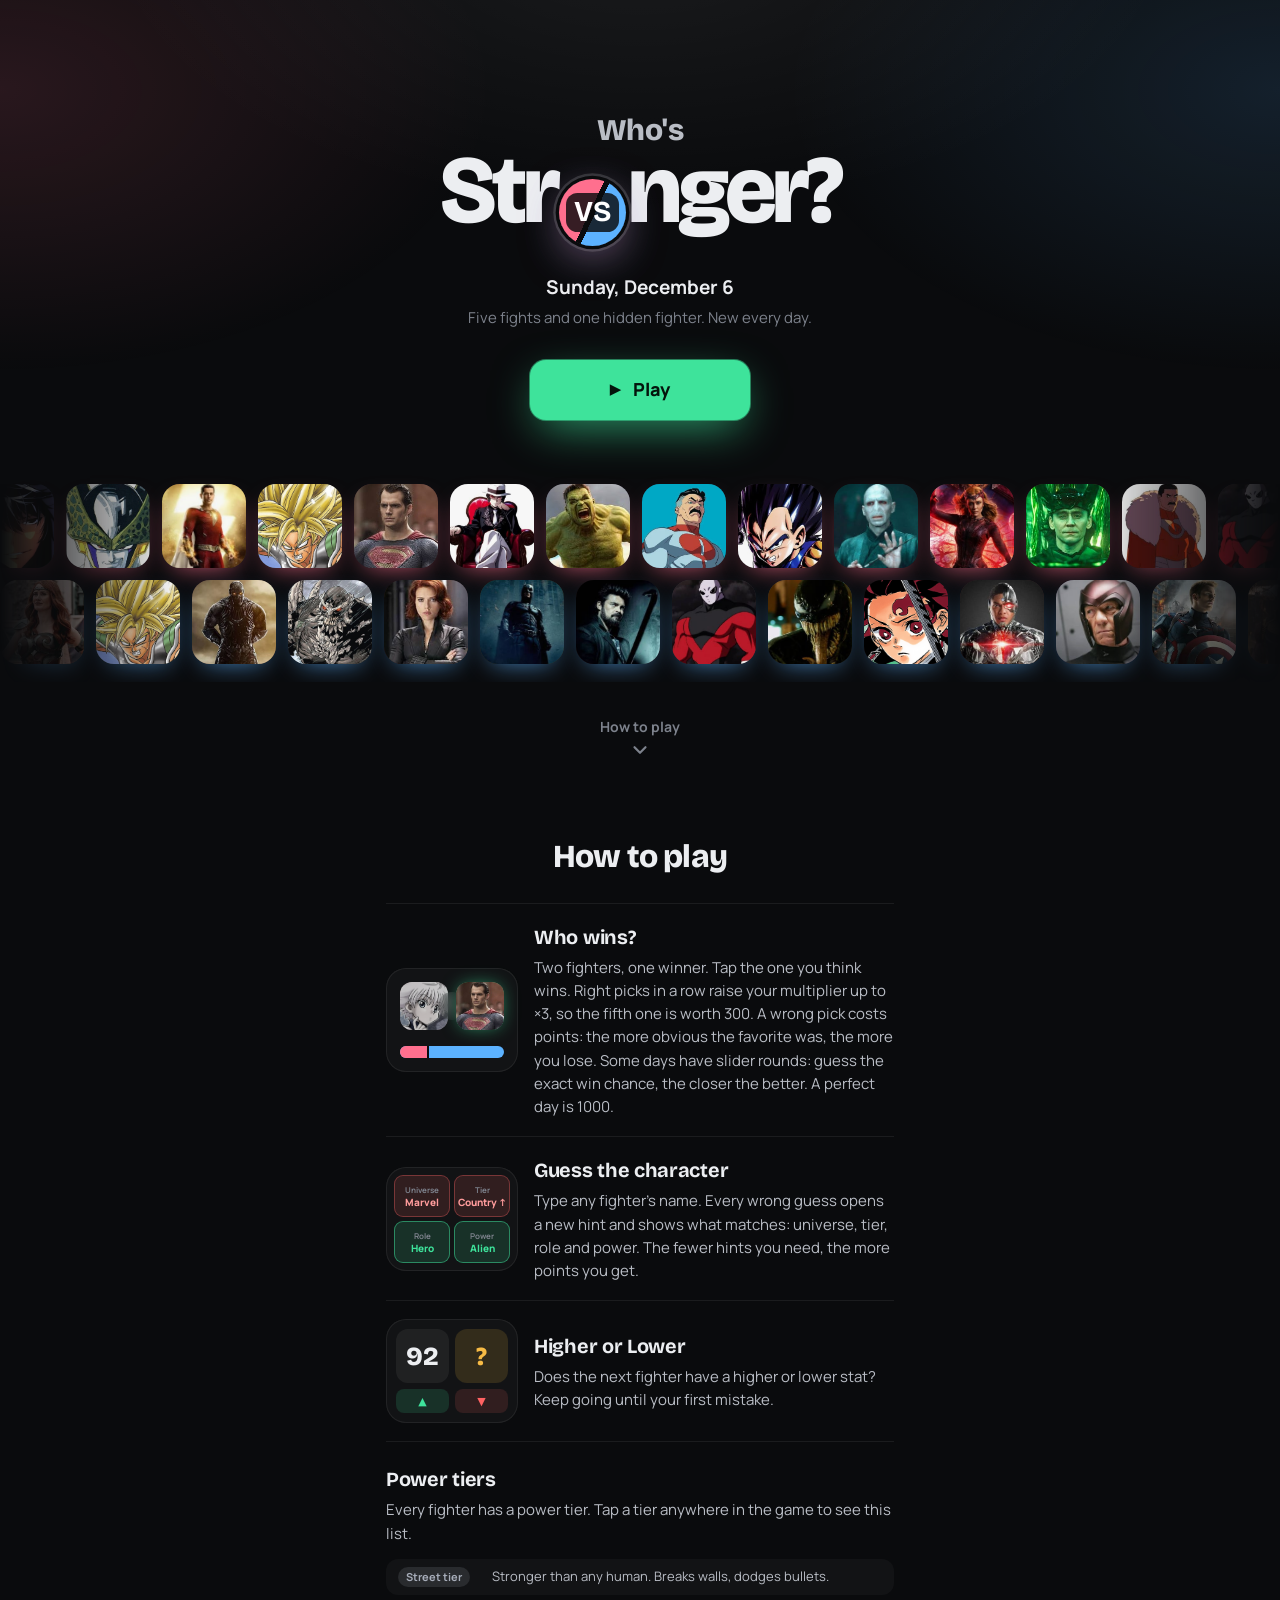
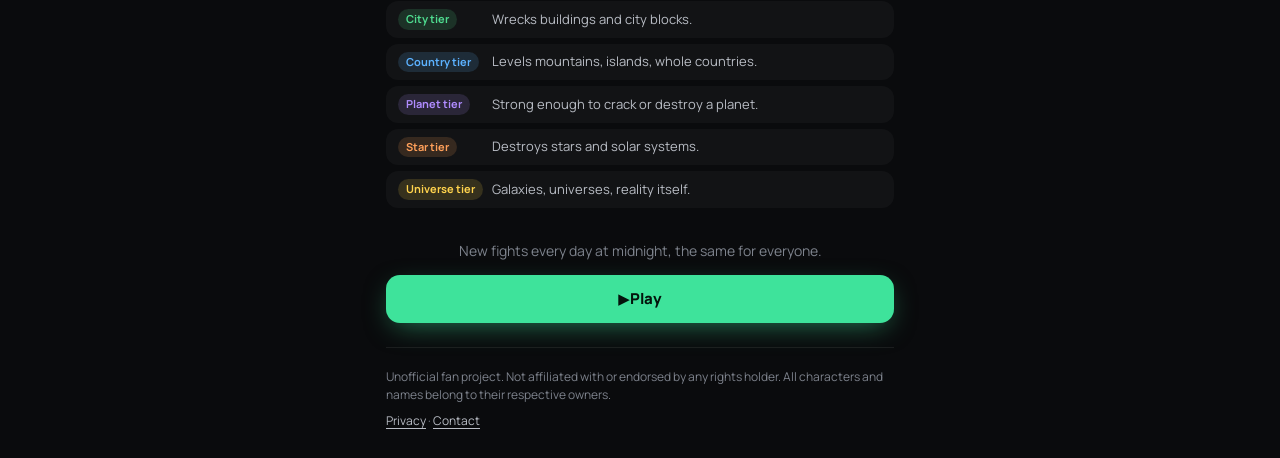
==== commit 9fdc5980: "Switch domain to whoisstronger.org Co-Authored-By: Claude Opus 5.5 <noreply@anthropic.com>" ====
--- a/index.html
+++ b/index.html
@@ -6,7 +6,7 @@
   <title>Who's Stronger? Daily character fights</title>
   <meta name="description" content="A daily game: five fights between characters from anime, comics and movies. Pick who wins, guess the odds, share your score.">
   <meta name="theme-color" content="#0a0b0d">
-  <link rel="canonical" href="https://whoisstrongest.com/">
+  <link rel="canonical" href="https://whoisstronger.org/">
   <link rel="icon" href="assets/icons/icon.svg" type="image/svg+xml">
   <link rel="icon" href="assets/icons/favicon-32.png" sizes="32x32" type="image/png">
   <link rel="apple-touch-icon" href="assets/icons/apple-touch-icon.png">
@@ -17,15 +17,15 @@
   <meta property="og:site_name" content="Who's Stronger?">
   <meta property="og:title" content="Who's Stronger? Daily character fights">
   <meta property="og:description" content="Five fights a day between anime, comic and movie characters. Pick who wins and share your score.">
-  <meta property="og:url" content="https://whoisstrongest.com/">
-  <meta property="og:image" content="https://whoisstrongest.com/assets/og.jpg">
+  <meta property="og:url" content="https://whoisstronger.org/">
+  <meta property="og:image" content="https://whoisstronger.org/assets/og.jpg">
   <meta property="og:image:width" content="1200">
   <meta property="og:image:height" content="630">
   <meta property="og:image:alt" content="Who's Stronger? Goku vs Superman">
   <meta name="twitter:card" content="summary_large_image">
   <meta name="twitter:title" content="Who's Stronger? Daily character fights">
   <meta name="twitter:description" content="Five fights a day between anime, comic and movie characters. Pick who wins and share your score.">
-  <meta name="twitter:image" content="https://whoisstrongest.com/assets/og.jpg">
+  <meta name="twitter:image" content="https://whoisstronger.org/assets/og.jpg">
   <link rel="preconnect" href="https://fonts.googleapis.com">
   <link rel="preconnect" href="https://fonts.gstatic.com" crossorigin>
   <link href="https://fonts.googleapis.com/css2?family=Bricolage+Grotesque:opsz,wght@12..96,600..800&family=Manrope:wght@400;500;600;700;800&display=swap" rel="stylesheet">
